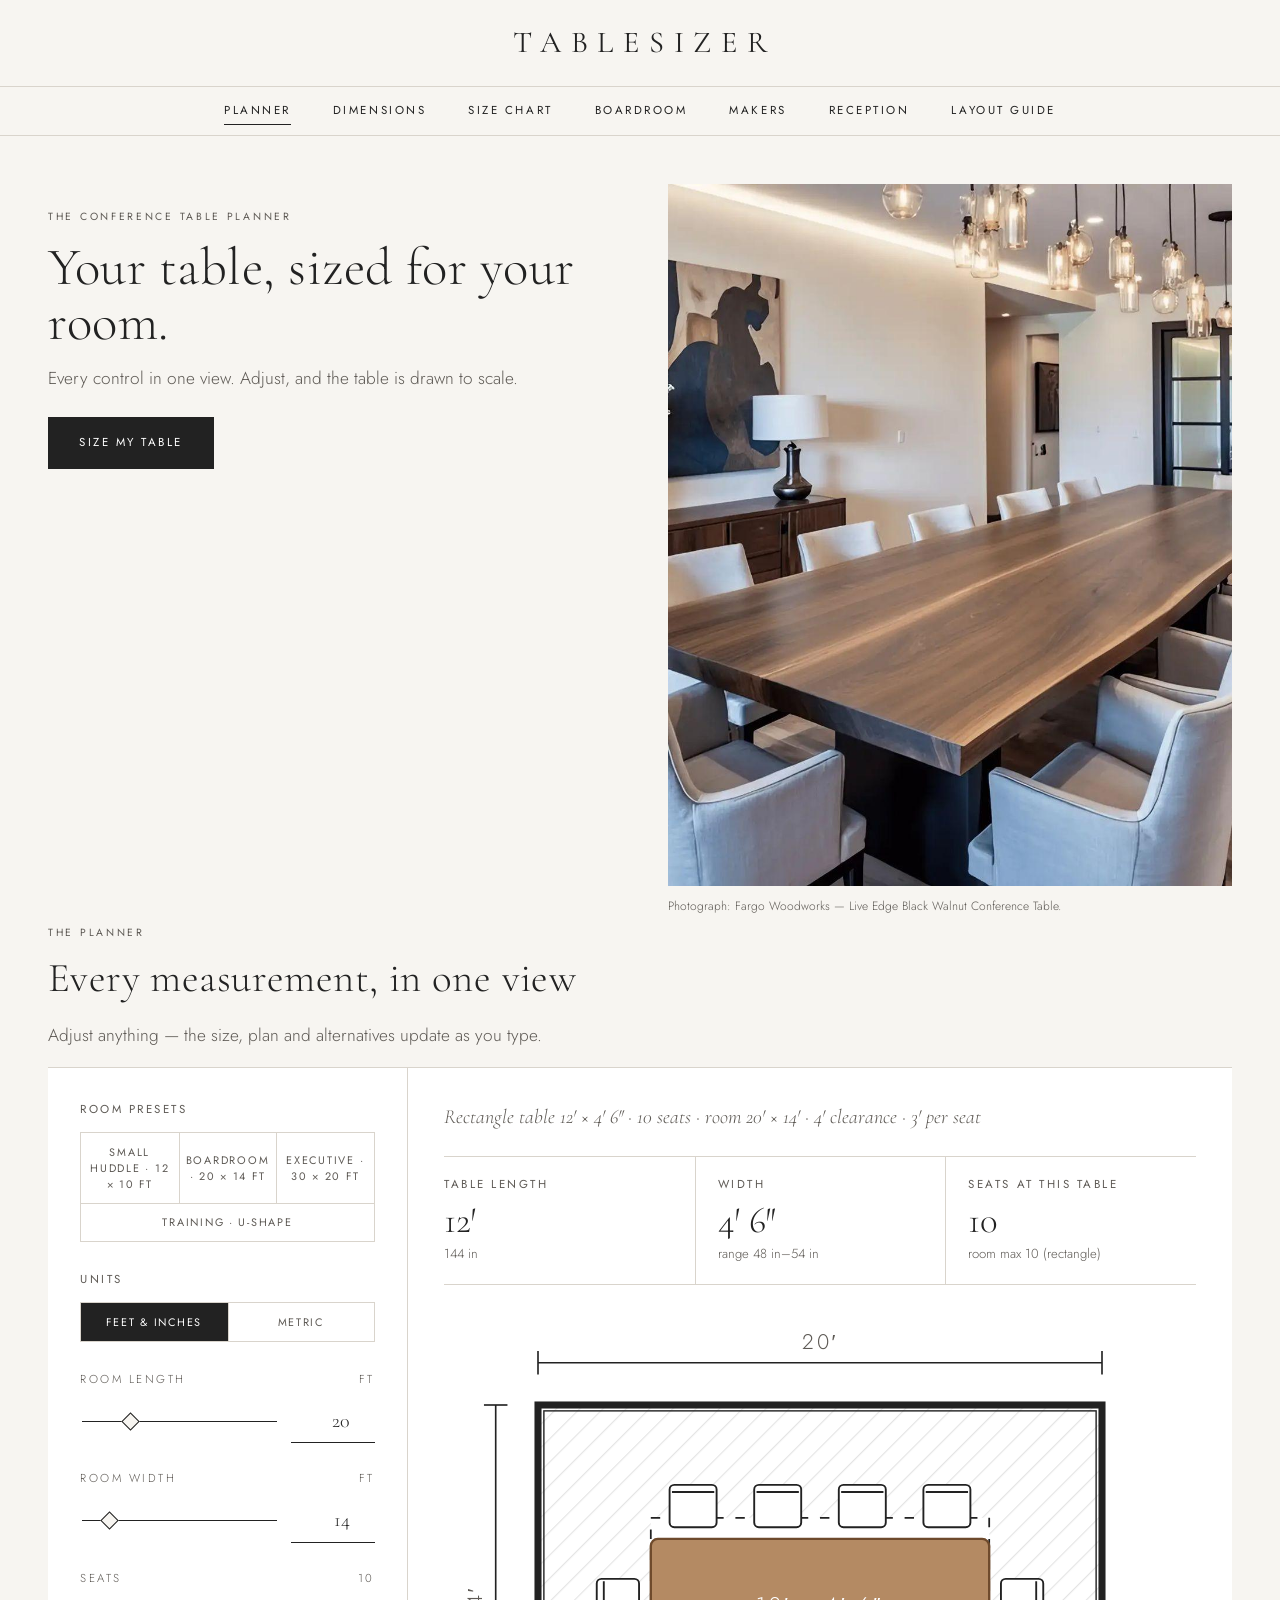
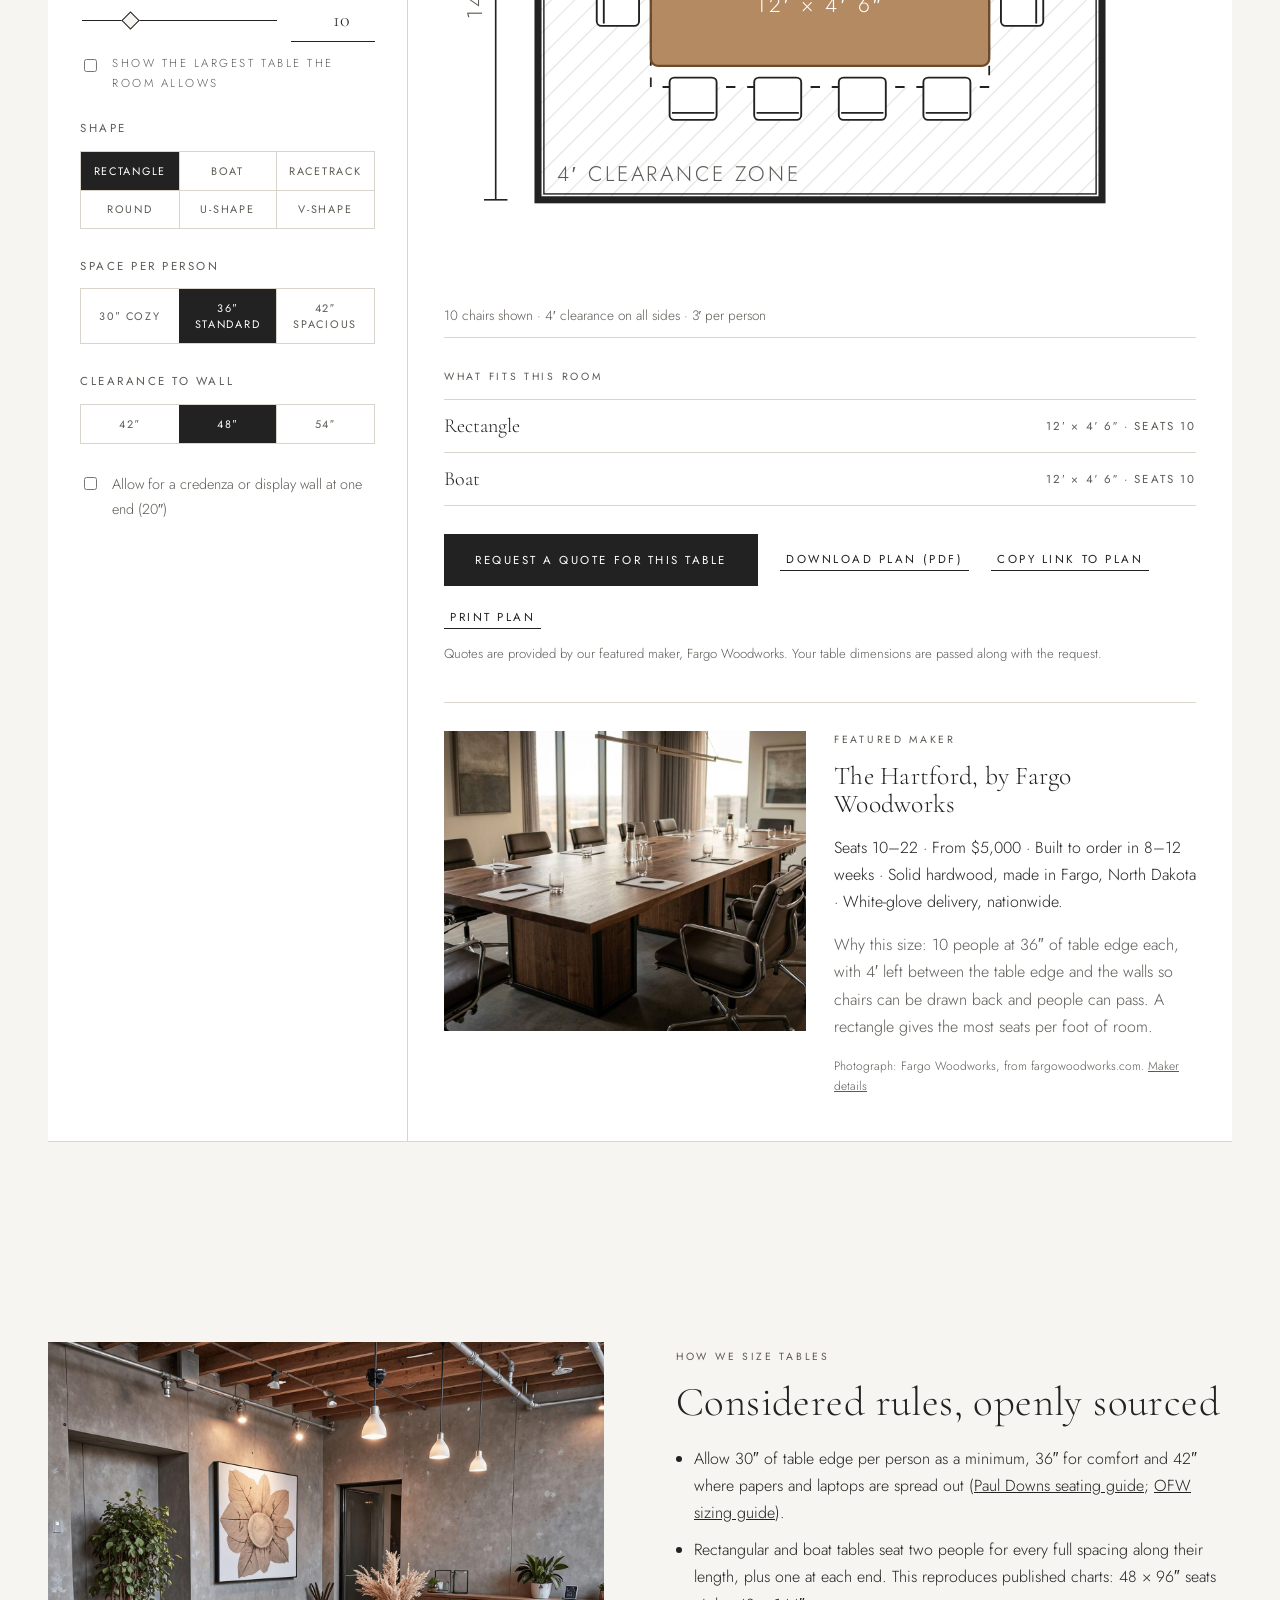
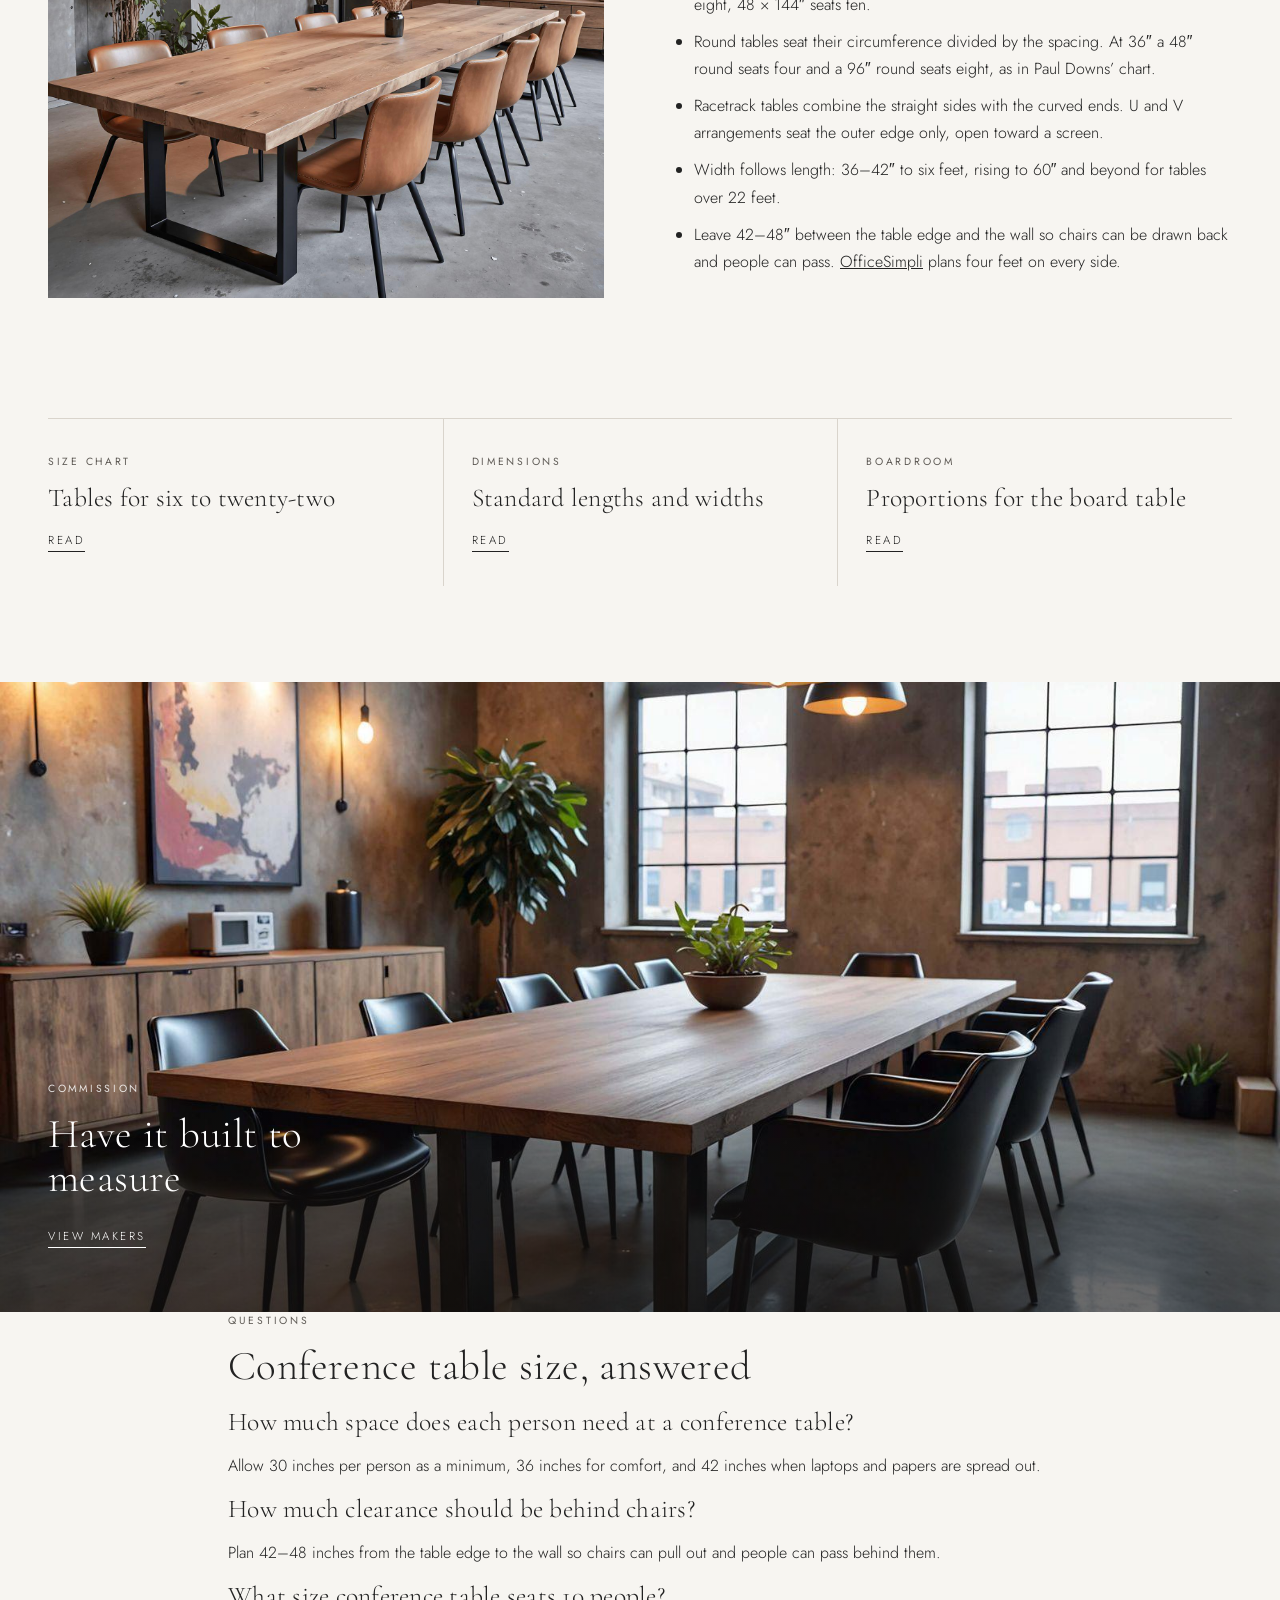
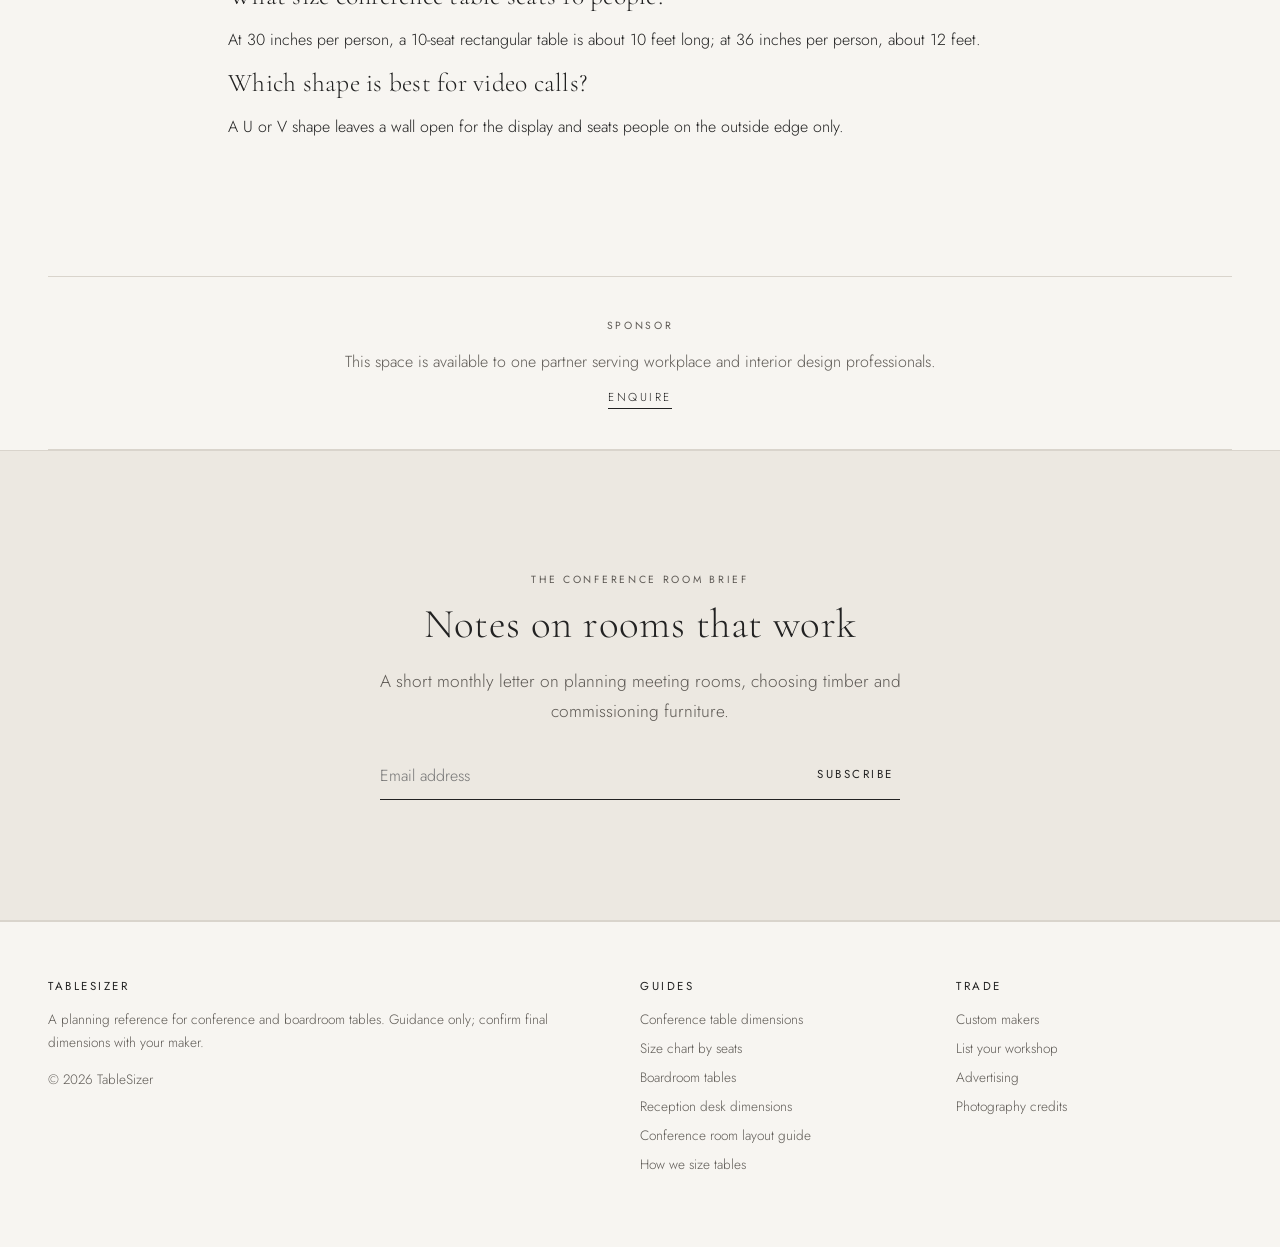
==== index.html @ a24f34d1 "All-at-once planner at top, SEO fixes, 404 page, SEO plan - Replace guided step flow with single-vie" ====
<!doctype html><html lang="en"><head><meta charset="utf-8"><meta name="viewport" content="width=device-width,initial-scale=1">
<title>Conference Table Size Calculator & Room Planner | TableSizer</title><meta name="description" content="Plan a conference room to scale. Enter room size and headcount for the right table length and width, seats by shape, and the clearances you need."><link rel="canonical" href="https://tablesizer.com/">
<meta property="og:type" content="website"><meta property="og:title" content="Conference Table Size Calculator & Room Planner | TableSizer"><meta property="og:description" content="Plan a conference room to scale. Enter room size and headcount for the right table length and width, seats by shape, and the clearances you need."><meta property="og:url" content="https://tablesizer.com/"><meta property="og:image" content="https://tablesizer.com/img/og-share.jpg"><meta property="og:image:width" content="1200"><meta property="og:image:height" content="630"><meta property="og:image:type" content="image/jpeg"><meta name="twitter:image" content="https://tablesizer.com/img/og-share.jpg><meta name="twitter:card" content="summary_large_image">
<meta name="theme-color" content="#f7f5f1"><link rel="icon" href="data:image/svg+xml,%3Csvg xmlns='http://www.w3.org/2000/svg' viewBox='0 0 32 32'%3E%3Crect x='3' y='12' width='26' height='8' fill='%23222'/%3E%3C/svg%3E">
<link rel="preconnect" href="https://fonts.googleapis.com"><link rel="preconnect" href="https://fonts.gstatic.com" crossorigin>
<link href="https://fonts.googleapis.com/css2?family=Cormorant+Garamond:ital,wght@0,300;0,400;1,300;1,400&family=Jost:wght@300;400&display=swap" rel="stylesheet">
<link rel="stylesheet" href="style.css"><script data-goatcounter="https://tablesizer.goatcounter.com/count" async src="//gc.zgo.at/count.js"></script><script type="application/ld+json">{"@context":"https://schema.org","@graph":[{"@type":"WebApplication","name":"TableSizer Conference Table Planner","url":"https://tablesizer.com/","applicationCategory":"UtilitiesApplication","operatingSystem":"Any","offers":{"@type":"Offer","price":"0","priceCurrency":"USD"}},{"@type":"FAQPage","mainEntity":[{"@type":"Question","name":"How much space does each person need at a conference table?","acceptedAnswer":{"@type":"Answer","text":"Allow 30 inches per person as a minimum, 36 inches for comfort, and 42 inches when laptops and papers are spread out."}},{"@type":"Question","name":"How much clearance should be behind chairs?","acceptedAnswer":{"@type":"Answer","text":"Plan 42–48 inches from the table edge to the wall so chairs can pull out and people can pass behind them."}},{"@type":"Question","name":"What size conference table seats 10 people?","acceptedAnswer":{"@type":"Answer","text":"At 30 inches per person, a 10-seat rectangular table is about 10 feet long; at 36 inches per person, about 12 feet."}},{"@type":"Question","name":"Which shape is best for video calls?","acceptedAnswer":{"@type":"Answer","text":"A U or V shape leaves a wall open for the display and seats people on the outside edge only."}}]}]}</script></head><body><a class="skip" href="#main">Skip to content</a>
<header class="top"><div class="wrap"><a class="brand" href="./">TableSizer</a></div></header><nav class="nav" aria-label="Primary"><div class="wrap"><a href="./" aria-current="page">Planner</a><a href="conference-table-dimensions.html">Dimensions</a><a href="conference-table-size-chart.html">Size Chart</a><a href="boardroom-table-sizes.html">Boardroom</a><a href="makers.html">Makers</a><a href="reception-desk-dimensions.html">Reception</a><a href="conference-room-layout-guide.html">Layout Guide</a></div></nav>
<main id="main"><section class="stage wrap"><div class="g-hero"><span class="label">The Conference Table Planner</span><h1>Your table, sized for your room.</h1><p class="lede">Every control in one view. Adjust, and the table is drawn to scale.</p><a class="btn" href="#planner">Size my table</a></div>
<figure class="stage-photo"><img src="img/fargo-hero-conference.jpg" alt="Fargo Woodworks live edge black walnut conference table with chairs in a boardroom" width="1600" height="1200" fetchpriority="high"><figcaption>Photograph: Fargo Woodworks — Live Edge Black Walnut Conference Table.</figcaption></figure></section>
<section class="plannerwrap wrap" id="planner" aria-label="Conference table size planner">
<div class="p-head"><span class="label">The planner</span><h2>Every measurement, in one view</h2><p class="lede">Adjust anything — the size, plan and alternatives update as you type.</p></div>
<div class="plannergrid"><div class="controls">
<fieldset><legend>Room presets</legend><div class="opts-row" id="presets"><button type="button" data-i="0">Small huddle · 12 × 10 ft</button><button type="button" data-i="1">Boardroom · 20 × 14 ft</button><button type="button" data-i="2">Executive · 30 × 20 ft</button><button type="button" data-i="3">Training · U-shape</button></div></fieldset>
<fieldset><legend>Units</legend><div class="opts-row" id="units"><button type="button" data-v="imp">Feet & inches</button><button type="button" data-v="met">Metric</button></div></fieldset>
<div class="field"><label for="rlN">Room length <span id="rlU">ft</span></label><div class="pair"><input type="range" id="rlR" aria-label="Room length"><input type="number" id="rlN" inputmode="decimal"></div></div>
<div class="field"><label for="rwN">Room width <span id="rwU">ft</span></label><div class="pair"><input type="range" id="rwR" aria-label="Room width"><input type="number" id="rwN" inputmode="decimal"></div></div>
<div class="field"><label for="seatsN">Seats <span id="seatsOut"></span></label><div class="pair"><input type="range" id="seatsR" min="4" max="30" aria-label="Seats"><input type="number" id="seatsN" min="2" max="40"></div>
<label class="check" style="margin-top:12px"><input type="checkbox" id="auto"> Show the largest table the room allows</label></div>
<fieldset><legend>Shape</legend><div class="opts-row" id="shape"><button type="button" data-v="rectangle">Rectangle</button><button type="button" data-v="boat">Boat</button><button type="button" data-v="racetrack">Racetrack</button><button type="button" data-v="round">Round</button><button type="button" data-v="u">U-shape</button><button type="button" data-v="v">V-shape</button></div></fieldset>
<fieldset><legend>Space per person</legend><div class="opts-row" id="spacing"><button type="button" data-v="30">30″ Cozy</button><button type="button" data-v="36">36″ Standard</button><button type="button" data-v="42">42″ Spacious</button></div></fieldset>
<fieldset><legend>Clearance to wall</legend><div class="opts-row" id="clear"><button type="button" data-v="42">42″</button><button type="button" data-v="48">48″</button><button type="button" data-v="54">54″</button></div></fieldset>
<label class="check"><input type="checkbox" id="wall"> Allow for a credenza or display wall at one end (20″)</label>
</div><div class="output"><div class="printhead"><span class="label">TableSizer · Room plan</span></div><p class="summary" id="ph" aria-live="polite"></p><div id="out" aria-live="polite"></div>
<div class="actions"><a class="btn" id="quote" href="https://fargowoodworks.com/?utm_source=tablesizer&utm_medium=referral&utm_campaign=planner" rel="sponsored">Request a quote for this table</a><button class="tlink" id="download" type="button">Download plan (PDF)</button><button class="tlink" id="share" type="button">Copy link to plan</button><button class="tlink" id="print" type="button">Print plan</button></div>
<p class="note">Quotes are provided by our featured maker, Fargo Woodworks. Your table dimensions are passed along with the request.</p>
<aside class="trust"><img src="img/fargo-hartford.jpg" alt="Fargo Woodworks Hartford conference table in solid hardwood" width="1600" height="893" loading="lazy"><div><span class="label">Featured maker</span><h3>The Hartford, by Fargo Woodworks</h3><p>Seats 10–22 · From $5,000 · Built to order in 8–12 weeks · Solid hardwood, made in Fargo, North Dakota · White-glove delivery, nationwide.</p><p class="why" id="whySize"></p><p class="credit">Photograph: Fargo Woodworks, from fargowoodworks.com. <a href="makers.html">Maker details</a></p></div></aside></div></div></section>
<section class="section"><div class="wrap split"><img src="img/fargo-boulder.jpg" alt="Fargo Woodworks Boulder conference table with leather chairs" width="1600" height="1600" loading="lazy">
<div id="method"><span class="label">How we size tables</span><h2>Considered rules, openly sourced</h2><ul class="method">
<li>Allow 30″ of table edge per person as a minimum, 36″ for comfort and 42″ where papers and laptops are spread out (<a href="https://www.custom-conference-tables.com/about-tables/size-seating-guide/number-of-seats/">Paul Downs seating guide</a>; <a href="https://ofwgo.com/choosing-the-right-size-conference-table/">OFW sizing guide</a>).</li>
<li>Rectangular and boat tables seat two people for every full spacing along their length, plus one at each end. This reproduces published charts: 48 × 96″ seats eight, 48 × 144″ seats ten.</li>
<li>Round tables seat their circumference divided by the spacing. At 36″ a 48″ round seats four and a 96″ round seats eight, as in Paul Downs’ chart.</li>
<li>Racetrack tables combine the straight sides with the curved ends. U and V arrangements seat the outer edge only, open toward a screen.</li>
<li>Width follows length: 36–42″ to six feet, rising to 60″ and beyond for tables over 22 feet.</li>
<li>Leave 42–48″ between the table edge and the wall so chairs can be drawn back and people can pass. <a href="https://www.officesimpli.com/pages/conference-table-size-calculator">OfficeSimpli</a> plans four feet on every side.</li></ul></div></div></section>
<section class="wrap" style="padding-bottom:96px"><div class="trio">
<a href="conference-table-size-chart.html"><span class="label">Size chart</span><h3>Tables for six to twenty-two</h3><span class="tlink">Read</span></a>
<a href="conference-table-dimensions.html"><span class="label">Dimensions</span><h3>Standard lengths and widths</h3><span class="tlink">Read</span></a>
<a href="boardroom-table-sizes.html"><span class="label">Boardroom</span><h3>Proportions for the board table</h3><span class="tlink">Read</span></a></div></section>
<section class="hero" style="height:min(70vh,640px)"><img src="img/fargo-timberline.jpg" alt="Fargo Woodworks Timberline conference table with black chairs" width="1600" height="1600" loading="lazy"><div class="cap"><div class="wrap"><span class="label">Commission</span><h2 style="max-width:18ch">Have it built to measure</h2><a class="tlink" href="makers.html">View makers</a></div></div></section>
<section class="section" style="padding-top:0"><div class="wrap" style="max-width:880px"><span class="label">Questions</span><h2>Conference table size, answered</h2>
<h3>How much space does each person need at a conference table?</h3><p>Allow 30 inches per person as a minimum, 36 inches for comfort, and 42 inches when laptops and papers are spread out.</p>
<h3>How much clearance should be behind chairs?</h3><p>Plan 42–48 inches from the table edge to the wall so chairs can pull out and people can pass behind them.</p>
<h3>What size conference table seats 10 people?</h3><p>At 30 inches per person, a 10-seat rectangular table is about 10 feet long; at 36 inches per person, about 12 feet.</p>
<h3>Which shape is best for video calls?</h3><p>A U or V shape leaves a wall open for the display and seats people on the outside edge only.</p></div></section>
<div class="wrap"><aside class="sponsor"><span class="label">Sponsor</span><p>This space is available to one partner serving workplace and interior design professionals.</p><a class="tlink" href="mailto:hello@tablesizer.com?subject=Sponsorship">Enquire</a></aside></div><section class="band section news"><div class="wrap"><span class="label">The Conference Room Brief</span><h2>Notes on rooms that work</h2><p class="lede" style="margin:0 auto">A short monthly letter on planning meeting rooms, choosing timber and commissioning furniture.</p><form class="nl"><input type="email" required placeholder="Email address" aria-label="Email address"><button class="tlink">Subscribe</button></form></div></section>
<script src="calc.js"></script><script src="app.js" defer></script></main>
<footer><div class="wrap"><div><h4>TableSizer</h4><p>A planning reference for conference and boardroom tables. Guidance only; confirm final dimensions with your maker.</p><p>© 2026 TableSizer</p></div>
<div><h4>Guides</h4><a href="conference-table-dimensions.html">Conference table dimensions</a><a href="conference-table-size-chart.html">Size chart by seats</a><a href="boardroom-table-sizes.html">Boardroom tables</a><a href="reception-desk-dimensions.html">Reception desk dimensions</a><a href="conference-room-layout-guide.html">Conference room layout guide</a><a href="./#method">How we size tables</a></div>
<div><h4>Trade</h4><a href="makers.html">Custom makers</a><a href="makers.html#list">List your workshop</a><a href="mailto:hello@tablesizer.com?subject=Sponsorship">Advertising</a><a href="credits.html">Photography credits</a></div></div></footer>
<script src="site.js" defer></script></body></html>
---- style.css ----
:root{--bg:#f7f5f1;--white:#fff;--ink:#222;--soft:#5e5a55;--rule:#d9d4cc;--stone:#ece8e1;--wood:#8a6240;--woodl:#b48a63;
--serif:"Cormorant Garamond",Garamond,"Times New Roman",serif;--sans:"Jost","Helvetica Neue",Arial,sans-serif}
*{box-sizing:border-box}html{-webkit-text-size-adjust:100%}body{margin:0;background:var(--bg);color:var(--ink);font:300 16px/1.7 var(--sans);-webkit-font-smoothing:antialiased}
a{color:inherit}img{display:block;max-width:100%;height:auto}.wrap{max-width:1240px;margin:0 auto;padding:0 28px}
.skip{position:absolute;left:-999px}.skip:focus{left:12px;top:12px;background:#fff;padding:8px 12px;z-index:9}:focus-visible{outline:1px solid var(--ink);outline-offset:3px}
h1,h2,h3{font-family:var(--serif);font-weight:300;letter-spacing:.01em;line-height:1.08;margin:0 0 .5em}
h1{font-size:clamp(2.6rem,5.4vw,4.6rem)}h2{font-size:clamp(1.9rem,3.2vw,2.8rem)}h3{font-size:1.6rem}
.label,.nav a,.btn,th,.stat span:first-child,legend{font-family:var(--sans);font-weight:400;font-size:.72rem;letter-spacing:.22em;text-transform:uppercase}
.label{color:var(--soft);display:block;margin-bottom:14px}.lede{font-size:1.08rem;color:var(--soft);max-width:56ch}
hr,.rule{border:0;border-top:1px solid var(--rule);margin:0}
/* header */
.top{background:var(--bg);border-bottom:1px solid var(--rule)}.top .wrap{display:grid;grid-template-columns:1fr auto 1fr;align-items:center;height:86px}
.brand{grid-column:2;font-family:var(--serif);font-size:1.9rem;font-weight:400;letter-spacing:.32em;text-transform:uppercase;text-decoration:none;padding-left:.32em}
.nav{border-bottom:1px solid var(--rule);background:var(--bg)}.nav .wrap{display:flex;justify-content:center;gap:42px;height:48px;align-items:center}
.nav a{white-space:nowrap;text-decoration:none;color:var(--ink);padding:4px 0;border-bottom:1px solid transparent}.nav a:hover,.nav a[aria-current]{border-color:var(--ink)}
@media(max-width:760px){.top .wrap{height:64px}.brand{font-size:1.35rem}.nav .wrap{gap:20px;overflow-x:auto;justify-content:flex-start}}
/* buttons & links */
.btn{display:inline-block;border:1px solid var(--ink);background:var(--ink);color:#fff;padding:15px 30px;text-decoration:none;cursor:pointer;border-radius:0;transition:background .25s,color .25s}
.btn:hover{background:transparent;color:var(--ink)}.btn.outline{background:transparent;color:var(--ink)}.btn.outline:hover{background:var(--ink);color:#fff}
.tlink{font-size:.72rem;letter-spacing:.22em;text-transform:uppercase;text-decoration:none;border-bottom:1px solid var(--ink);padding-bottom:3px;background:none;border-top:0;border-left:0;border-right:0;cursor:pointer;color:var(--ink);font-family:var(--sans)}
/* hero */
.hero{position:relative;height:min(78vh,760px);min-height:460px;overflow:hidden;background:#d8d2c8}.hero img{width:100%;height:100%;object-fit:cover}
.hero .cap{position:absolute;left:0;right:0;bottom:0;padding:0 0 64px;background:linear-gradient(rgba(20,18,16,0),rgba(20,18,16,.62) 55%);color:#fff}
.hero .cap .label{color:rgba(255,255,255,.85)}.hero h1{max-width:14ch}.hero .tlink{color:#fff;border-color:#fff}
.intro{text-align:center;padding:96px 0 56px}.intro .lede{margin:0 auto}
/* planner */
.planner{display:grid;grid-template-columns:340px 1fr;border-top:1px solid var(--rule);border-bottom:1px solid var(--rule);background:var(--white)}
@media(max-width:940px){.planner{grid-template-columns:1fr}}
.controls{padding:36px 32px;border-right:1px solid var(--rule)}@media(max-width:940px){.controls{border-right:0;border-bottom:1px solid var(--rule);padding:28px 22px}}
fieldset{border:0;padding:0;margin:0 0 28px}legend{color:var(--soft);margin-bottom:12px;padding:0}
.field{margin:0 0 26px}.field label{display:flex;justify-content:space-between;color:var(--soft);margin-bottom:10px;font-size:.72rem;letter-spacing:.22em;text-transform:uppercase}
.pair{display:grid;grid-template-columns:1fr 84px;gap:16px;align-items:center}
input[type=number]{width:100%;padding:9px 10px;border:0;border-bottom:1px solid var(--ink);background:transparent;color:var(--ink);font:300 1.25rem var(--serif);text-align:right;border-radius:0}
input[type=range]{-webkit-appearance:none;appearance:none;width:100%;height:20px;background:transparent}
input[type=range]::-webkit-slider-runnable-track{height:1px;background:var(--ink)}input[type=range]::-moz-range-track{height:1px;background:var(--ink)}
input[type=range]::-webkit-slider-thumb{-webkit-appearance:none;width:13px;height:13px;margin-top:-6px;background:var(--bg);border:1px solid var(--ink);border-radius:0;transform:rotate(45deg)}
input[type=range]::-moz-range-thumb{width:11px;height:11px;background:var(--bg);border:1px solid var(--ink);border-radius:0}
.opts-row{display:flex;flex-wrap:wrap;gap:0;border:1px solid var(--rule)}.opts-row button{flex:1 1 33%;background:none;border:0;border-right:1px solid var(--rule);border-bottom:1px solid var(--rule);padding:11px 6px;font:400 .68rem var(--sans);letter-spacing:.16em;text-transform:uppercase;color:var(--soft);cursor:pointer;margin:0 -1px -1px 0}
.opts-row button[aria-pressed=true]{background:var(--ink);color:#fff}.check{display:flex;gap:12px;align-items:flex-start;font-size:.9rem;color:var(--soft)}.check input{accent-color:var(--ink);margin-top:5px}
.output{padding:36px 40px}@media(max-width:940px){.output{padding:28px 18px}}
.summary{font-family:var(--serif);font-size:1.25rem;font-style:italic;color:var(--soft);margin:0 0 22px}
.result{display:grid;grid-template-columns:repeat(3,1fr);border-top:1px solid var(--rule);border-bottom:1px solid var(--rule);margin-bottom:26px}
.stat{padding:18px 18px 18px 0}.stat+.stat{border-left:1px solid var(--rule);padding-left:22px}.stat span{display:block;color:var(--soft)}.stat span:last-child{font-size:.82rem}
.stat b{display:block;font:300 2.3rem/1.1 var(--serif);margin:6px 0 2px}@media(max-width:560px){.stat b{font-size:1.7rem}.stat+.stat{padding-left:12px}}
.warn{border-left:2px solid #8a3a1e;padding:4px 0 4px 14px;margin-bottom:20px;font-size:.95rem;color:#6c2e18}
.plan svg{display:block;width:100%;height:auto;background:var(--white)}.plan text{font-family:var(--sans);letter-spacing:.14em;text-transform:uppercase;fill:var(--soft)}
.fits{margin:30px 0 8px}.fits ol{list-style:none;margin:0;padding:0;border-top:1px solid var(--rule)}
.fits li button{width:100%;display:flex;justify-content:space-between;gap:12px;background:none;border:0;border-bottom:1px solid var(--rule);padding:14px 0;cursor:pointer;color:var(--ink);font:300 1.25rem var(--serif);text-align:left}
.fits li button span{font:400 .72rem var(--sans);letter-spacing:.18em;text-transform:uppercase;color:var(--soft);align-self:center}.fits li button:hover{padding-left:6px}
.actions{display:flex;flex-wrap:wrap;gap:22px;align-items:center;margin-top:28px}.note{font-size:.82rem;color:var(--soft);margin-top:14px}
/* editorial sections */
.section{padding:110px 0}.split{display:grid;grid-template-columns:1fr 1fr;gap:72px;align-items:center}@media(max-width:860px){.split{grid-template-columns:1fr;gap:36px}.section{padding:72px 0}}
.trio{display:grid;grid-template-columns:repeat(3,1fr);border-top:1px solid var(--rule)}.trio a{padding:34px 28px 34px 0;text-decoration:none}.trio a+a{border-left:1px solid var(--rule);padding-left:28px}
@media(max-width:760px){.trio{grid-template-columns:1fr}.trio a+a{border-left:0;border-top:1px solid var(--rule);padding-left:0}}
.method li{margin-bottom:10px}.method{padding-left:18px}
.band{background:var(--stone);border-top:1px solid var(--rule);border-bottom:1px solid var(--rule)}
.news{text-align:center}.news form{display:flex;max-width:520px;margin:26px auto 0;border-bottom:1px solid var(--ink)}
.news input{flex:1;border:0;background:transparent;padding:12px 0;font:300 1rem var(--sans);color:var(--ink)}.news button{border:0;background:none;cursor:pointer}
.sponsor{text-align:center;padding:40px 20px;border-top:1px solid var(--rule);border-bottom:1px solid var(--rule)}.sponsor p{margin:6px 0;color:var(--soft)}
/* article */
.article{max-width:880px;margin:0 auto;padding:88px 28px 40px}.article .lede{margin-bottom:40px}.article p,.article li{font-size:1.04rem}
.figure{margin:0 0 56px}.figure img{width:100%;height:min(56vh,560px);object-fit:cover}.figure figcaption{font-size:.78rem;color:var(--soft);padding:10px 28px 0;max-width:1240px;margin:0 auto}
table{width:100%;border-collapse:collapse;font-variant-numeric:lining-nums tabular-nums;margin:8px 0 40px}
th,td{text-align:left;padding:15px 12px 15px 0;border-bottom:1px solid var(--rule)}th{color:var(--soft);border-bottom-color:var(--ink)}td{font-size:1rem}td b{font:400 1.25rem var(--serif)}
.tablewrap{overflow-x:auto}
.maker{display:grid;grid-template-columns:1.1fr 1fr;gap:56px;border-top:1px solid var(--ink);padding-top:36px}@media(max-width:820px){.maker{grid-template-columns:1fr}}
.maker dl{display:grid;grid-template-columns:auto 1fr;margin:24px 0}.maker dt,.maker dd{padding:12px 0;border-bottom:1px solid var(--rule);margin:0}.maker dt{color:var(--soft);font-size:.72rem;letter-spacing:.2em;text-transform:uppercase;padding-right:28px}
.credit{font-size:.75rem;color:var(--soft)}
footer{border-top:1px solid var(--rule);padding:56px 0 64px;font-size:.85rem;color:var(--soft)}footer .wrap{display:grid;grid-template-columns:2fr 1fr 1fr;gap:40px}
footer h4{font:400 .72rem var(--sans);letter-spacing:.22em;text-transform:uppercase;color:var(--ink);margin:0 0 14px}footer a{display:block;text-decoration:none;margin-bottom:6px}footer a:hover{text-decoration:underline}
@media(max-width:760px){footer .wrap{grid-template-columns:1fr}}
@media print{.top,.nav,footer,.hero,.intro,.controls,.actions,.fits,.section,.band,.sponsor,.noprint{display:none!important}
body,.planner{background:#fff}.planner{display:block;border:0}.output{padding:0}.printhead{display:block!important;margin-bottom:12px}}
.printhead{display:none}
@media(prefers-reduced-motion:reduce){*{transition:none!important}}

.planmeta{font-size:.85rem;color:var(--soft);border-bottom:1px solid var(--rule);padding:10px 0;margin:0}
/* Guided flow */
.g-hero{padding:56px 28px 8px;text-align:center}.g-hero h1{font-size:clamp(2.2rem,5vw,3.6rem);margin-bottom:.25em}.g-hero .lede{margin:0 auto 22px}
.guided{max-width:880px;margin:0 auto;padding:24px 28px 72px}
.progress ol{display:flex;list-style:none;margin:0 0 8px;padding:0;border-bottom:1px solid var(--rule)}
.progress li{flex:1;text-align:center;padding:10px 4px;font:400 .68rem var(--sans);letter-spacing:.18em;text-transform:uppercase;color:var(--soft);border-bottom:2px solid transparent;margin-bottom:-1px}
.progress li.on{color:var(--ink);border-color:var(--ink)}.progress li.done{color:var(--ink)}
.g-panel{padding:36px 0 8px}.g-panel h2{margin-bottom:.2em}.g-sub{color:var(--soft);margin:.2em 0 20px}
.g-choices{display:grid;grid-template-columns:repeat(4,1fr);gap:10px}@media(max-width:560px){.g-choices{grid-template-columns:repeat(3,1fr)}}
.g-choices.three{grid-template-columns:repeat(3,1fr)}.g-choices.stack{grid-template-columns:1fr}
.g-choices button{min-height:64px;background:var(--white);border:1px solid var(--rule);color:var(--ink);font:300 1.5rem var(--serif);cursor:pointer;border-radius:0;padding:12px}
.g-choices.stack button{font:300 1rem var(--sans);text-align:left}.g-choices.stack b{font:400 1.3rem var(--serif);display:block}
.g-choices.stack span{color:var(--soft);font-size:.9rem}.g-choices button small{font:300 .8rem var(--sans);color:var(--soft)}
.g-choices button[aria-pressed="true"],.g-choices button.sel{background:var(--ink);color:#fff}.g-choices button.sel small,.g-choices button[aria-pressed="true"] small,.g-choices button.sel span{color:#ddd}
.g-custom{display:flex;gap:14px;align-items:center;margin-top:18px;color:var(--soft)}.g-custom input{width:90px}
.g-room{display:flex;gap:16px;align-items:end;flex-wrap:wrap}.g-room label{display:grid;gap:6px;color:var(--soft);font-size:.72rem;letter-spacing:.2em;text-transform:uppercase}.g-room input{width:130px}
.g-nav{display:flex;justify-content:space-between;align-items:center;padding:26px 0 8px;border-top:1px solid var(--rule);margin-top:28px}
.guided .planner,.guided .controls{border:0}.results .controls{display:none;background:var(--white);border:1px solid var(--rule);padding:22px;margin:0 0 24px}
.results.fine .controls{display:block}.results .output{padding:0}
@media print{.g-hero,.stage-photo,.progress,.g-nav,.g-panel:not(.results){display:none!important}.results .controls{display:none!important}}
/* Polish: stage, rhythm, transitions, summary, trust */
:root{--u:8px}
.label{font-size:.65rem;letter-spacing:.26em}
.stage{display:grid;grid-template-columns:minmax(0,1fr) minmax(0,1fr);grid-template-areas:"hero photo";column-gap:56px;align-items:start;padding-top:48px}
.g-hero{grid-area:hero;padding:24px 0 8px;text-align:left}.g-hero h1{font-size:clamp(2.3rem,4.2vw,3.3rem);line-height:1.05}
.g-hero .lede{margin:0 0 24px}.stage .guided{grid-area:guided;max-width:none;margin:0;padding:16px 0 56px}
.stage-photo{grid-area:photo;margin:0;position:sticky;top:24px}.stage-photo img{width:100%;height:min(78vh,720px);min-height:480px;object-fit:cover}
.stage-photo figcaption{font-size:.75rem;color:var(--soft);padding-top:10px}
@media(max-width:900px){.stage{grid-template-columns:1fr;grid-template-areas:"hero" "photo" "guided"}.stage-photo{position:static}.stage-photo img{height:240px;min-height:0}}
.btn{min-height:52px;display:inline-flex;align-items:center;justify-content:center}
.g-choices button{min-height:68px}.g-nav .btn{min-width:132px}
input[type=number]{min-height:44px}.g-custom input,.g-room input{height:48px}
.progress{position:relative}.progress ol{position:relative}
.progress::after{content:"";position:absolute;left:0;bottom:-1px;height:2px;background:var(--ink);width:var(--fill,25%);transition:width .45s ease}
.g-panel{animation:gIn .45s ease both}@keyframes gIn{from{opacity:0;transform:translateY(10px)}to{opacity:1;transform:none}}
.g-summary{display:flex;flex-wrap:wrap;gap:8px;align-items:center;margin:18px 0 0;color:var(--soft);font-size:.95rem}
.g-summary button{background:none;border:0;border-bottom:1px solid var(--ink);padding:2px 0;cursor:pointer;color:var(--ink);font:inherit}
.g-summary[hidden]{display:none}
.trust{display:grid;grid-template-columns:1fr 1fr;gap:28px;border-top:1px solid var(--rule);margin-top:36px;padding-top:28px;align-items:start}
.trust img{width:100%;height:100%;max-height:300px;object-fit:cover}.trust h3{margin-bottom:.3em}.trust .why{color:var(--soft)}
@media(max-width:700px){.trust{grid-template-columns:1fr}}
.section{padding:120px 0}
@media(prefers-reduced-motion:reduce){.g-panel{animation:none}.progress::after{transition:none}}

/* All-at-once planner */
.plannerwrap{padding:8px 28px 80px}.p-head{max-width:720px;margin-bottom:8px}
.plannergrid{display:grid;grid-template-columns:360px 1fr;gap:0;border-top:1px solid var(--rule);border-bottom:1px solid var(--rule);background:var(--white)}
.plannergrid .controls{padding:32px;border-right:1px solid var(--rule);background:var(--white)}
.plannergrid .output{padding:32px 36px;background:var(--white)}
@media(max-width:940px){.plannergrid{grid-template-columns:1fr}.plannergrid .controls{border-right:0;border-bottom:1px solid var(--rule);padding:24px 20px}.plannergrid .output{padding:24px 18px}}
@media print{.plannergrid{display:block;border:0}.plannergrid .controls{display:none}}
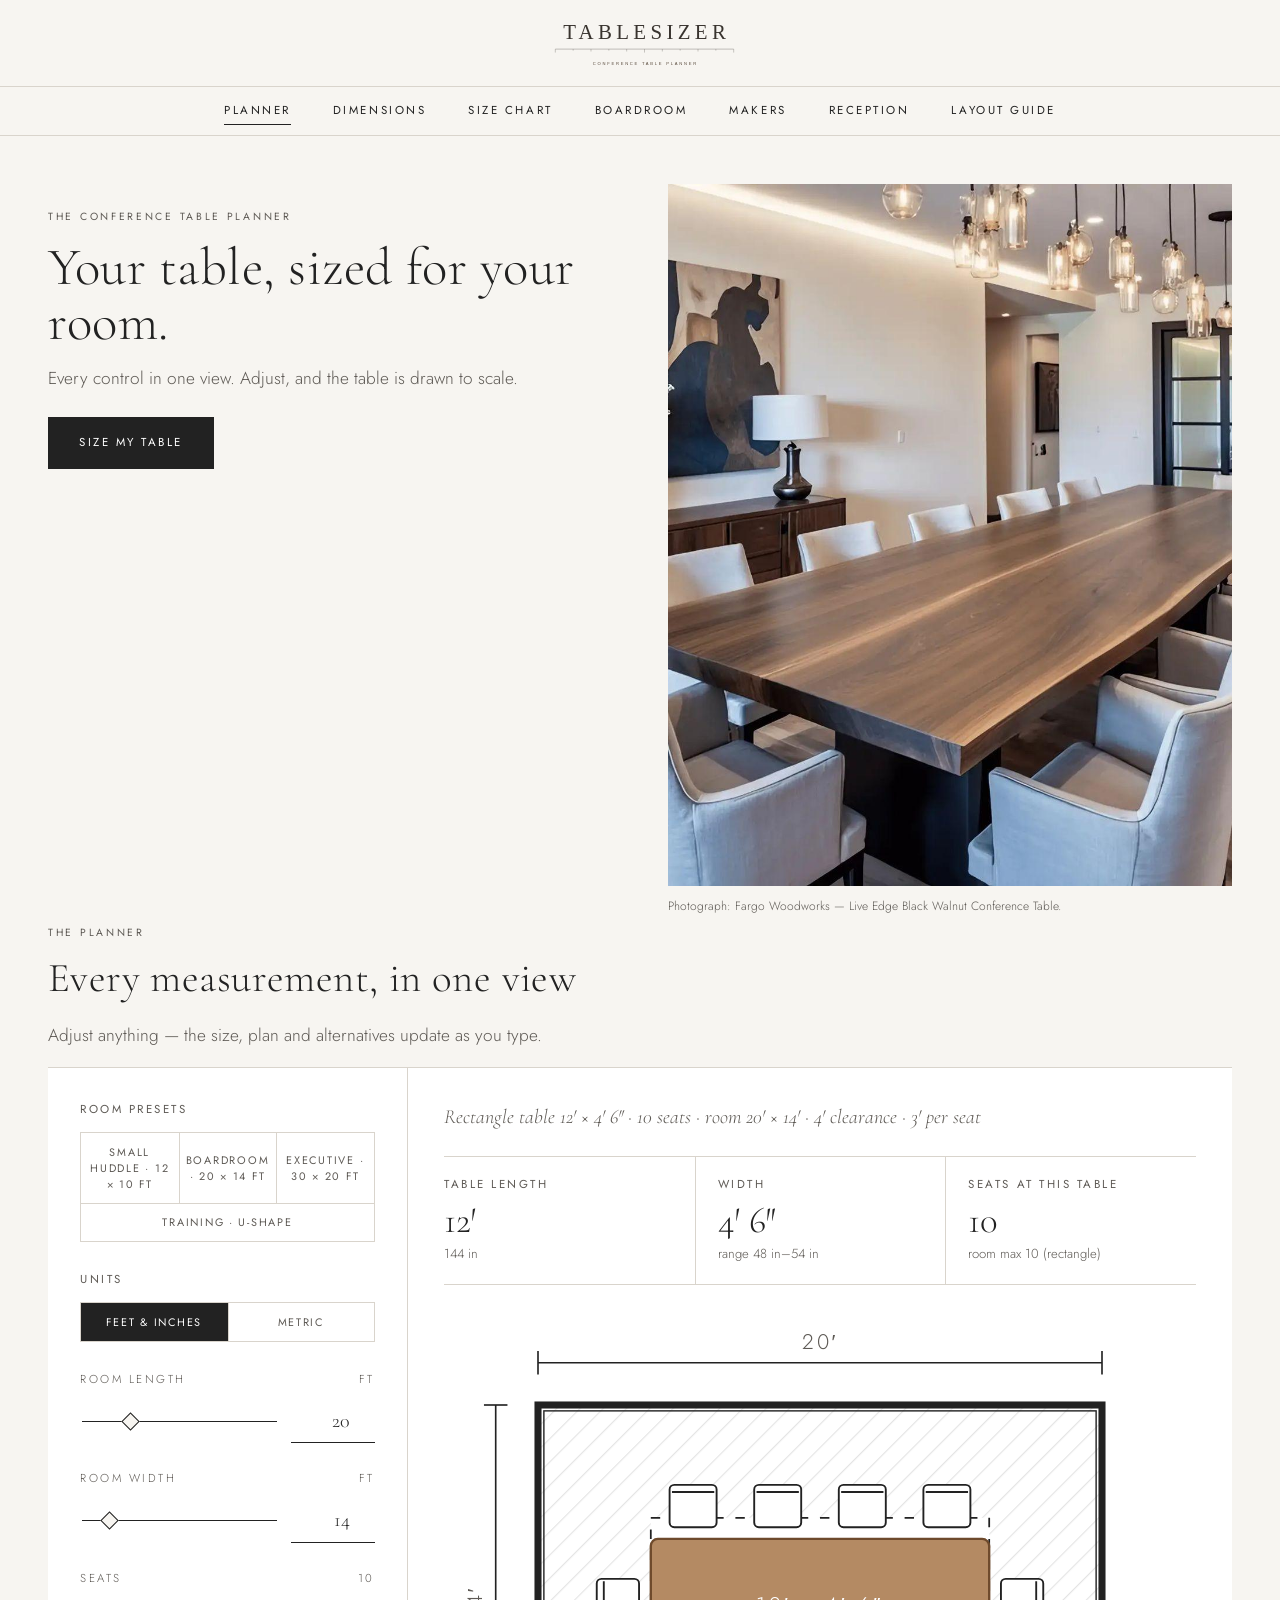
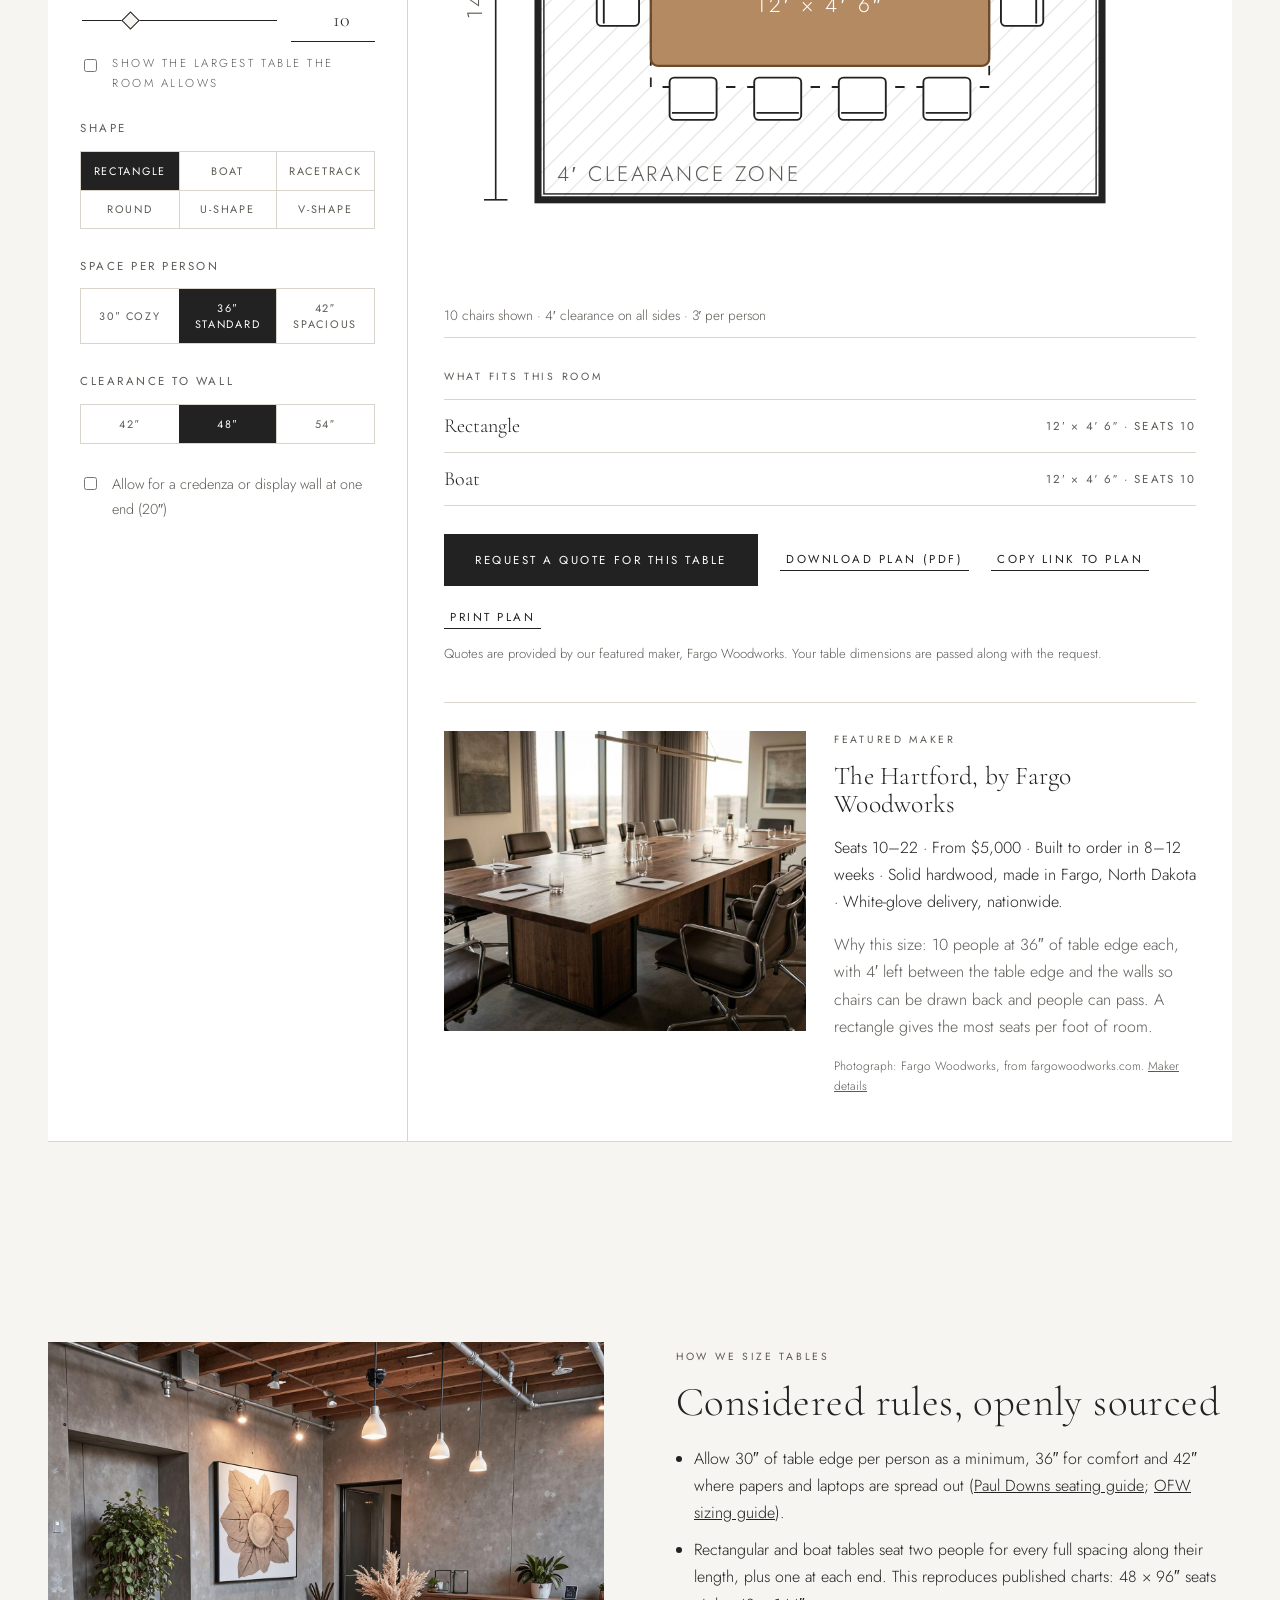
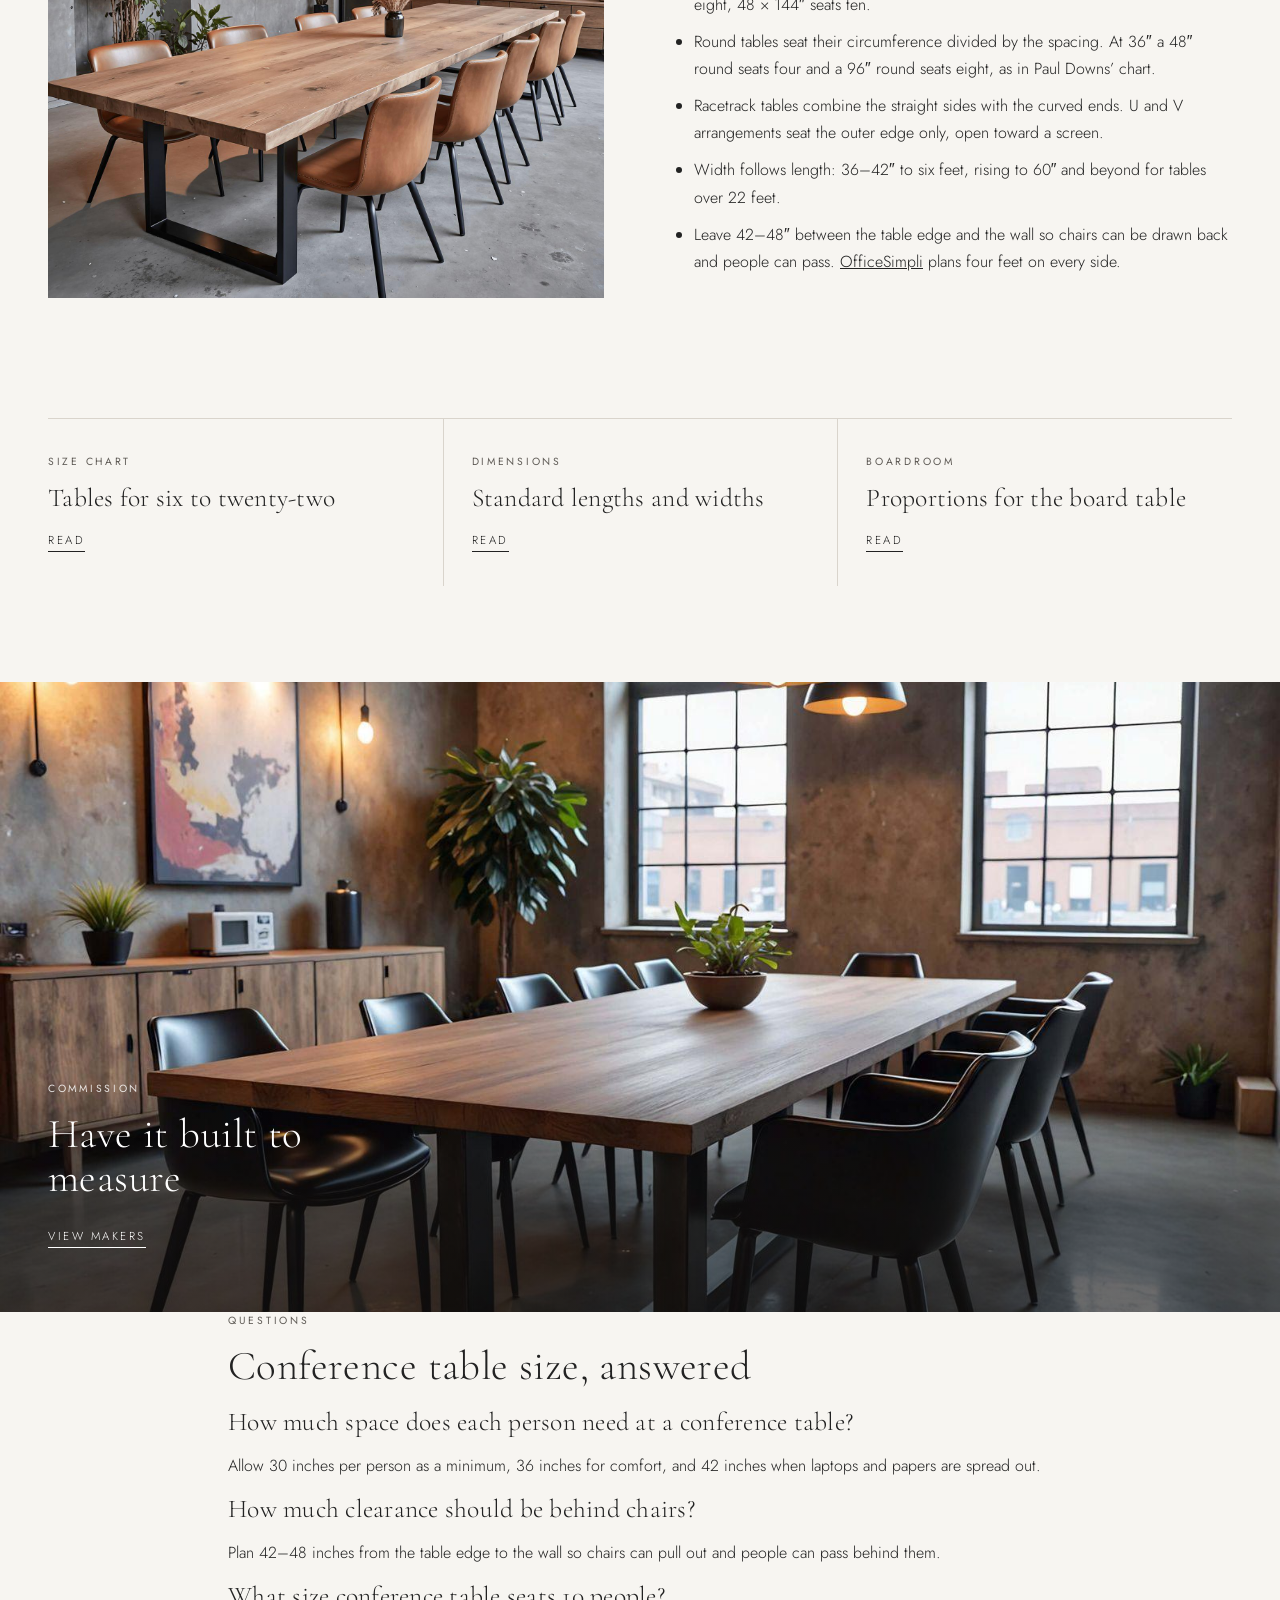
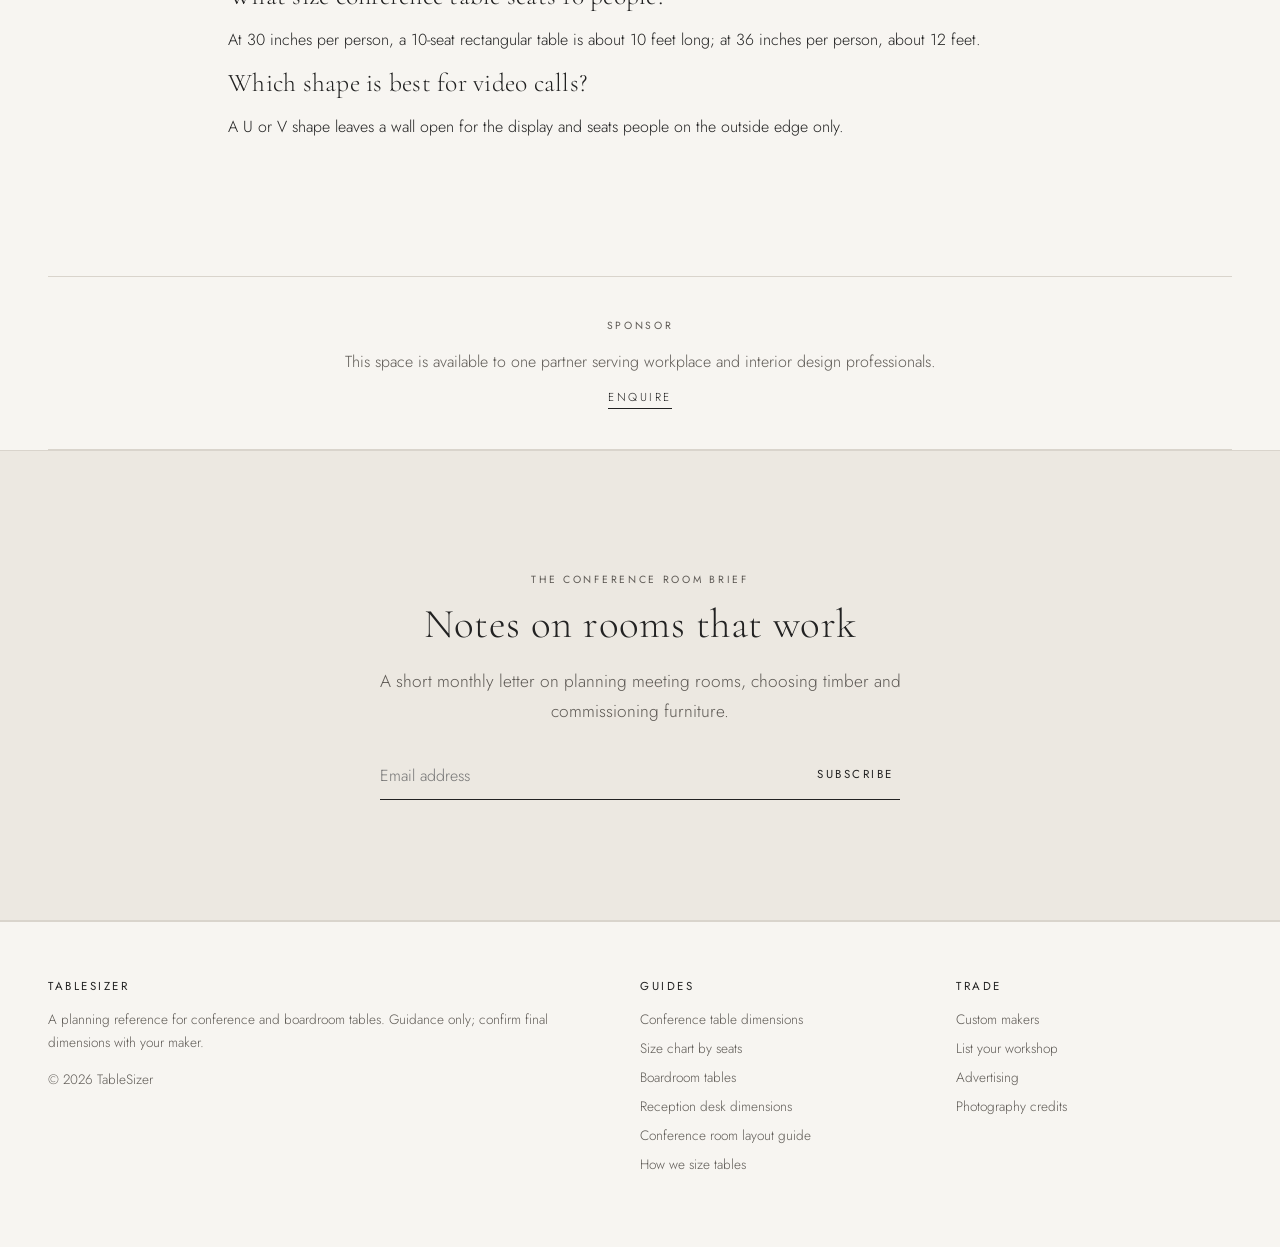
==== commit 5634458e: "Add TableSizer wordmark logo and Loops signup flow" ====
--- a/index.html
+++ b/index.html
@@ -1,11 +1,11 @@
 <!doctype html><html lang="en"><head><meta charset="utf-8"><meta name="viewport" content="width=device-width,initial-scale=1">
 <title>Conference Table Size Calculator & Room Planner | TableSizer</title><meta name="description" content="Plan a conference room to scale. Enter room size and headcount for the right table length and width, seats by shape, and the clearances you need."><link rel="canonical" href="https://tablesizer.com/">
 <meta property="og:type" content="website"><meta property="og:title" content="Conference Table Size Calculator & Room Planner | TableSizer"><meta property="og:description" content="Plan a conference room to scale. Enter room size and headcount for the right table length and width, seats by shape, and the clearances you need."><meta property="og:url" content="https://tablesizer.com/"><meta property="og:image" content="https://tablesizer.com/img/og-share.jpg"><meta property="og:image:width" content="1200"><meta property="og:image:height" content="630"><meta property="og:image:type" content="image/jpeg"><meta name="twitter:image" content="https://tablesizer.com/img/og-share.jpg><meta name="twitter:card" content="summary_large_image">
-<meta name="theme-color" content="#f7f5f1"><link rel="icon" href="data:image/svg+xml,%3Csvg xmlns='http://www.w3.org/2000/svg' viewBox='0 0 32 32'%3E%3Crect x='3' y='12' width='26' height='8' fill='%23222'/%3E%3C/svg%3E">
+<meta name="theme-color" content="#f7f5f1"><link rel="icon" href="data:image/svg+xml,%3Csvg xmlns='http://www.w3.org/2000/svg' viewBox='0 0 32 32'%3E%3Cpath d='M3 13h26M3 13v7M10 13v4M17 13v5M24 13v4M29 13v7' stroke='%2338332E' stroke-width='1.4' fill='none'/%3E%3C/svg%3E">
 <link rel="preconnect" href="https://fonts.googleapis.com"><link rel="preconnect" href="https://fonts.gstatic.com" crossorigin>
 <link href="https://fonts.googleapis.com/css2?family=Cormorant+Garamond:ital,wght@0,300;0,400;1,300;1,400&family=Jost:wght@300;400&display=swap" rel="stylesheet">
 <link rel="stylesheet" href="style.css"><script data-goatcounter="https://tablesizer.goatcounter.com/count" async src="//gc.zgo.at/count.js"></script><script type="application/ld+json">{"@context":"https://schema.org","@graph":[{"@type":"WebApplication","name":"TableSizer Conference Table Planner","url":"https://tablesizer.com/","applicationCategory":"UtilitiesApplication","operatingSystem":"Any","offers":{"@type":"Offer","price":"0","priceCurrency":"USD"}},{"@type":"FAQPage","mainEntity":[{"@type":"Question","name":"How much space does each person need at a conference table?","acceptedAnswer":{"@type":"Answer","text":"Allow 30 inches per person as a minimum, 36 inches for comfort, and 42 inches when laptops and papers are spread out."}},{"@type":"Question","name":"How much clearance should be behind chairs?","acceptedAnswer":{"@type":"Answer","text":"Plan 42–48 inches from the table edge to the wall so chairs can pull out and people can pass behind them."}},{"@type":"Question","name":"What size conference table seats 10 people?","acceptedAnswer":{"@type":"Answer","text":"At 30 inches per person, a 10-seat rectangular table is about 10 feet long; at 36 inches per person, about 12 feet."}},{"@type":"Question","name":"Which shape is best for video calls?","acceptedAnswer":{"@type":"Answer","text":"A U or V shape leaves a wall open for the display and seats people on the outside edge only."}}]}]}</script></head><body><a class="skip" href="#main">Skip to content</a>
-<header class="top"><div class="wrap"><a class="brand" href="./">TableSizer</a></div></header><nav class="nav" aria-label="Primary"><div class="wrap"><a href="./" aria-current="page">Planner</a><a href="conference-table-dimensions.html">Dimensions</a><a href="conference-table-size-chart.html">Size Chart</a><a href="boardroom-table-sizes.html">Boardroom</a><a href="makers.html">Makers</a><a href="reception-desk-dimensions.html">Reception</a><a href="conference-room-layout-guide.html">Layout Guide</a></div></nav>
+<header class="top"><div class="wrap"><a class="brand" href="./"><img src="img/tablesizer-logo.svg" alt="TableSizer" width="1200" height="340" onerror="this.style.display='none';this.nextElementSibling.style.display='inline'"><span class="brand-fallback" style="display:none">TableSizer</span></a></div></header><nav class="nav" aria-label="Primary"><div class="wrap"><a href="./" aria-current="page">Planner</a><a href="conference-table-dimensions.html">Dimensions</a><a href="conference-table-size-chart.html">Size Chart</a><a href="boardroom-table-sizes.html">Boardroom</a><a href="makers.html">Makers</a><a href="reception-desk-dimensions.html">Reception</a><a href="conference-room-layout-guide.html">Layout Guide</a></div></nav>
 <main id="main"><section class="stage wrap"><div class="g-hero"><span class="label">The Conference Table Planner</span><h1>Your table, sized for your room.</h1><p class="lede">Every control in one view. Adjust, and the table is drawn to scale.</p><a class="btn" href="#planner">Size my table</a></div>
 <figure class="stage-photo"><img src="img/fargo-hero-conference.jpg" alt="Fargo Woodworks live edge black walnut conference table with chairs in a boardroom" width="1600" height="1200" fetchpriority="high"><figcaption>Photograph: Fargo Woodworks — Live Edge Black Walnut Conference Table.</figcaption></figure></section>
 <section class="plannerwrap wrap" id="planner" aria-label="Conference table size planner">
@@ -43,7 +43,7 @@
 <h3>How much clearance should be behind chairs?</h3><p>Plan 42–48 inches from the table edge to the wall so chairs can pull out and people can pass behind them.</p>
 <h3>What size conference table seats 10 people?</h3><p>At 30 inches per person, a 10-seat rectangular table is about 10 feet long; at 36 inches per person, about 12 feet.</p>
 <h3>Which shape is best for video calls?</h3><p>A U or V shape leaves a wall open for the display and seats people on the outside edge only.</p></div></section>
-<div class="wrap"><aside class="sponsor"><span class="label">Sponsor</span><p>This space is available to one partner serving workplace and interior design professionals.</p><a class="tlink" href="mailto:hello@tablesizer.com?subject=Sponsorship">Enquire</a></aside></div><section class="band section news"><div class="wrap"><span class="label">The Conference Room Brief</span><h2>Notes on rooms that work</h2><p class="lede" style="margin:0 auto">A short monthly letter on planning meeting rooms, choosing timber and commissioning furniture.</p><form class="nl"><input type="email" required placeholder="Email address" aria-label="Email address"><button class="tlink">Subscribe</button></form></div></section>
+<div class="wrap"><aside class="sponsor"><span class="label">Sponsor</span><p>This space is available to one partner serving workplace and interior design professionals.</p><a class="tlink" href="mailto:hello@tablesizer.com?subject=Sponsorship">Enquire</a></aside></div><section class="band section news"><div class="wrap"><span class="label">The Conference Room Brief</span><h2>Notes on rooms that work</h2><p class="lede" style="margin:0 auto">A short monthly letter on planning meeting rooms, choosing timber and commissioning furniture.</p><form class="nl" method="post" action="https://app.loops.so/api/newsletter-form/cmvd16xke0cm20jsmvf2l6884"><input type="email" name="email" required placeholder="Email address" aria-label="Email address"><input type="hidden" name="mailingLists" value="cmvd1ree84j3i0jvtad881iqp"><button class="tlink" type="submit">Subscribe</button></form></div></section>
 <script src="calc.js"></script><script src="app.js" defer></script></main>
 <footer><div class="wrap"><div><h4>TableSizer</h4><p>A planning reference for conference and boardroom tables. Guidance only; confirm final dimensions with your maker.</p><p>© 2026 TableSizer</p></div>
 <div><h4>Guides</h4><a href="conference-table-dimensions.html">Conference table dimensions</a><a href="conference-table-size-chart.html">Size chart by seats</a><a href="boardroom-table-sizes.html">Boardroom tables</a><a href="reception-desk-dimensions.html">Reception desk dimensions</a><a href="conference-room-layout-guide.html">Conference room layout guide</a><a href="./#method">How we size tables</a></div>
--- a/style.css
+++ b/style.css
@@ -10,10 +10,12 @@
 hr,.rule{border:0;border-top:1px solid var(--rule);margin:0}
 /* header */
 .top{background:var(--bg);border-bottom:1px solid var(--rule)}.top .wrap{display:grid;grid-template-columns:1fr auto 1fr;align-items:center;height:86px}
-.brand{grid-column:2;font-family:var(--serif);font-size:1.9rem;font-weight:400;letter-spacing:.32em;text-transform:uppercase;text-decoration:none;padding-left:.32em}
+.brand{grid-column:2;display:flex;align-items:center;justify-content:center;font-family:var(--serif);font-size:1.9rem;font-weight:400;letter-spacing:.32em;text-transform:uppercase;text-decoration:none;padding-left:.32em}
+.brand img{display:block;height:74px;width:auto;max-width:min(340px,76vw)}
+.brand-fallback{padding-left:.32em}
 .nav{border-bottom:1px solid var(--rule);background:var(--bg)}.nav .wrap{display:flex;justify-content:center;gap:42px;height:48px;align-items:center}
 .nav a{white-space:nowrap;text-decoration:none;color:var(--ink);padding:4px 0;border-bottom:1px solid transparent}.nav a:hover,.nav a[aria-current]{border-color:var(--ink)}
-@media(max-width:760px){.top .wrap{height:64px}.brand{font-size:1.35rem}.nav .wrap{gap:20px;overflow-x:auto;justify-content:flex-start}}
+@media(max-width:760px){.top .wrap{height:64px}.brand{font-size:1.35rem}.brand img{height:52px}.nav .wrap{gap:20px;overflow-x:auto;justify-content:flex-start}}
 /* buttons & links */
 .btn{display:inline-block;border:1px solid var(--ink);background:var(--ink);color:#fff;padding:15px 30px;text-decoration:none;cursor:pointer;border-radius:0;transition:background .25s,color .25s}
 .btn:hover{background:transparent;color:var(--ink)}.btn.outline{background:transparent;color:var(--ink)}.btn.outline:hover{background:var(--ink);color:#fff}
@@ -56,6 +58,9 @@
 .band{background:var(--stone);border-top:1px solid var(--rule);border-bottom:1px solid var(--rule)}
 .news{text-align:center}.news form{display:flex;max-width:520px;margin:26px auto 0;border-bottom:1px solid var(--ink)}
 .news input{flex:1;border:0;background:transparent;padding:12px 0;font:300 1rem var(--sans);color:var(--ink)}.news button{border:0;background:none;cursor:pointer}
+.news .nl-done{font:italic 300 1.3rem var(--serif);color:var(--soft);max-width:520px;margin:26px auto 0}
+.news .nl-error{font-size:.9rem;color:#6c2e18;max-width:520px;margin:16px auto 0}
+.news button[disabled]{opacity:.55;cursor:wait}
 .sponsor{text-align:center;padding:40px 20px;border-top:1px solid var(--rule);border-bottom:1px solid var(--rule)}.sponsor p{margin:6px 0;color:var(--soft)}
 /* article */
 .article{max-width:880px;margin:0 auto;padding:88px 28px 40px}.article .lede{margin-bottom:40px}.article p,.article li{font-size:1.04rem}
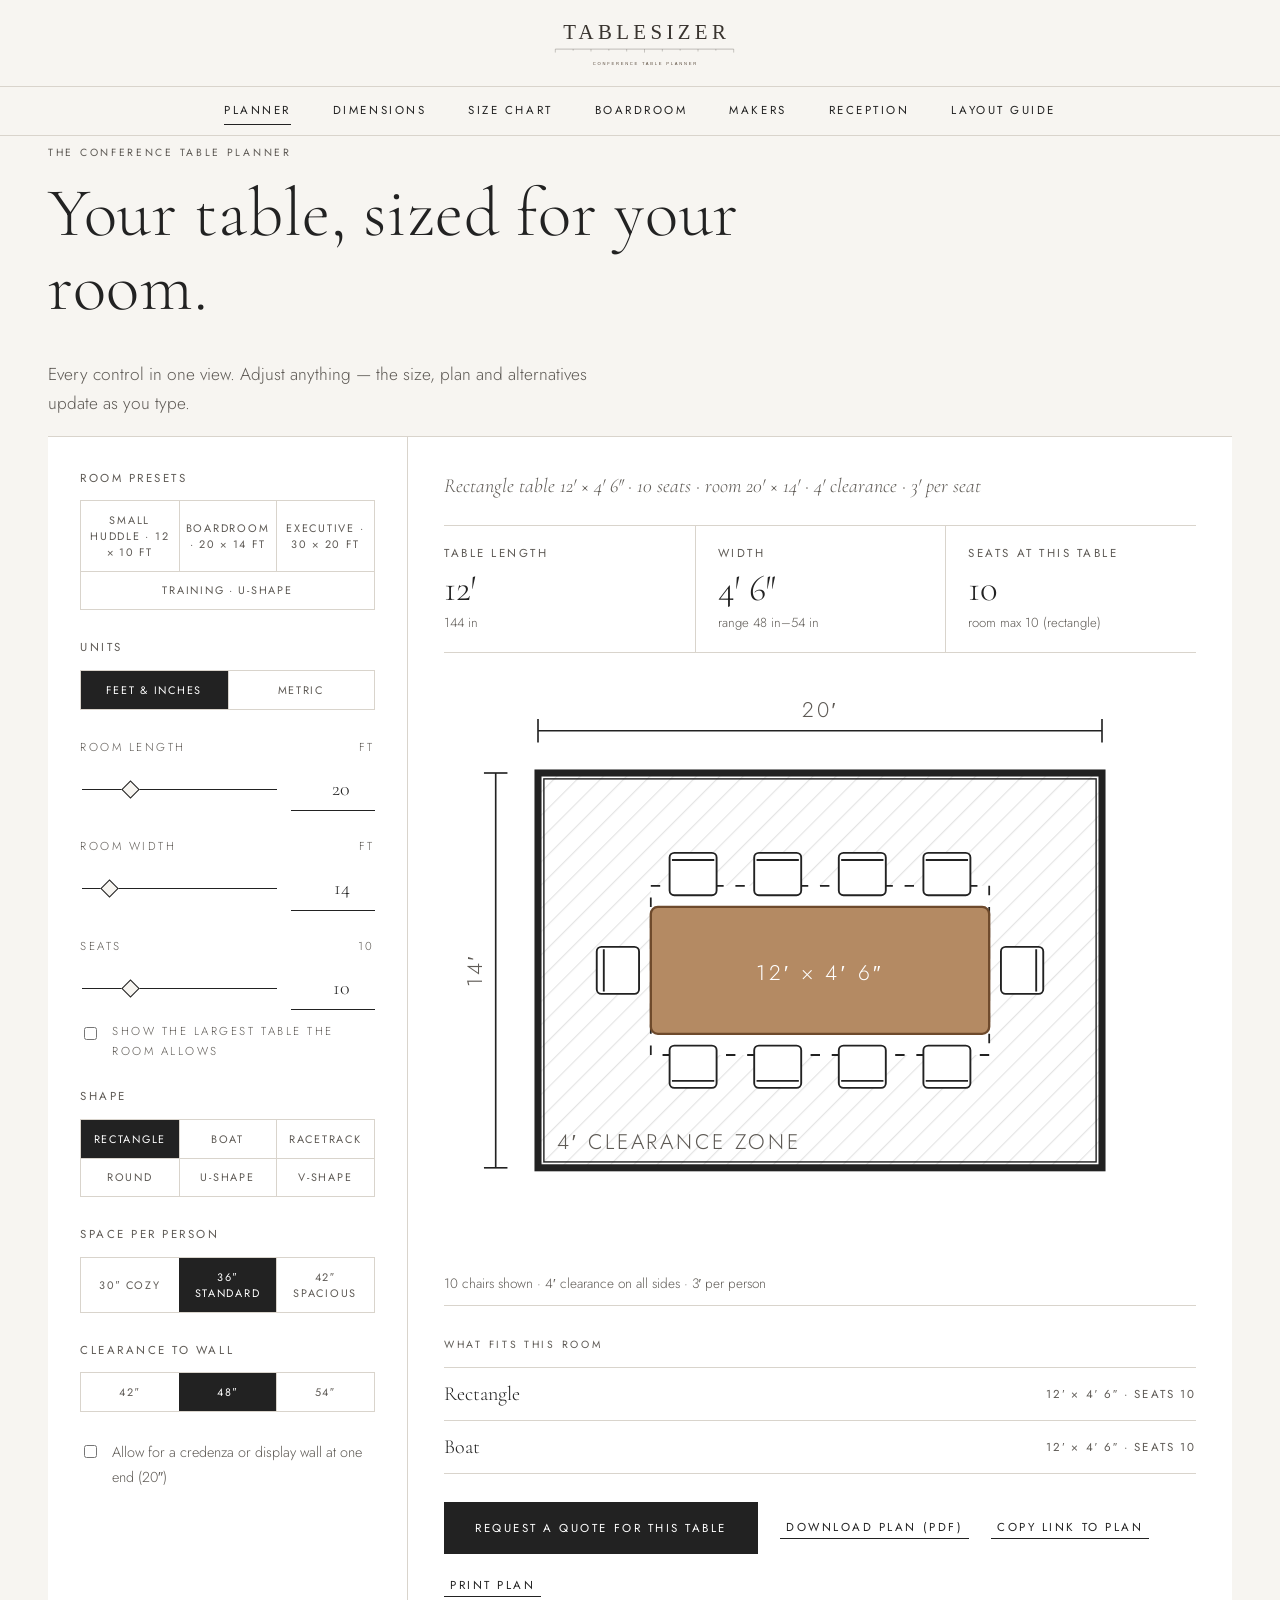
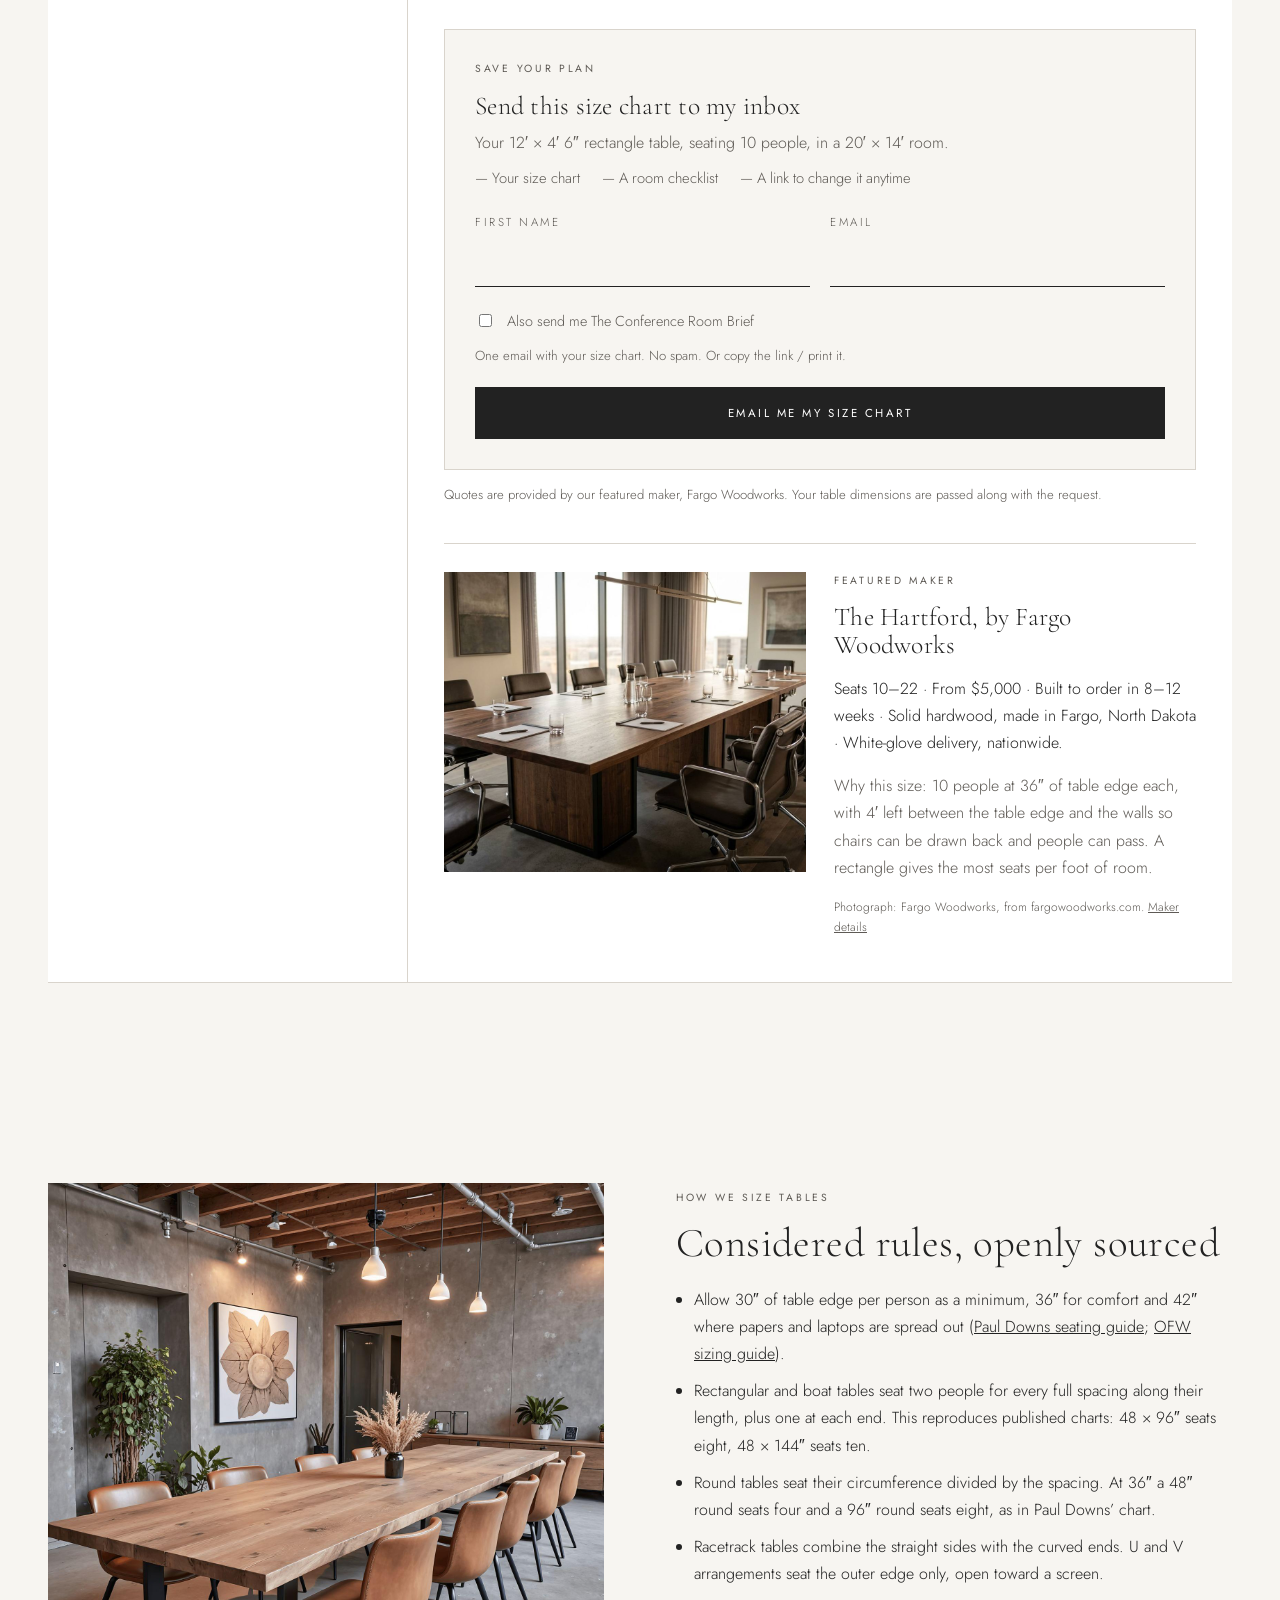
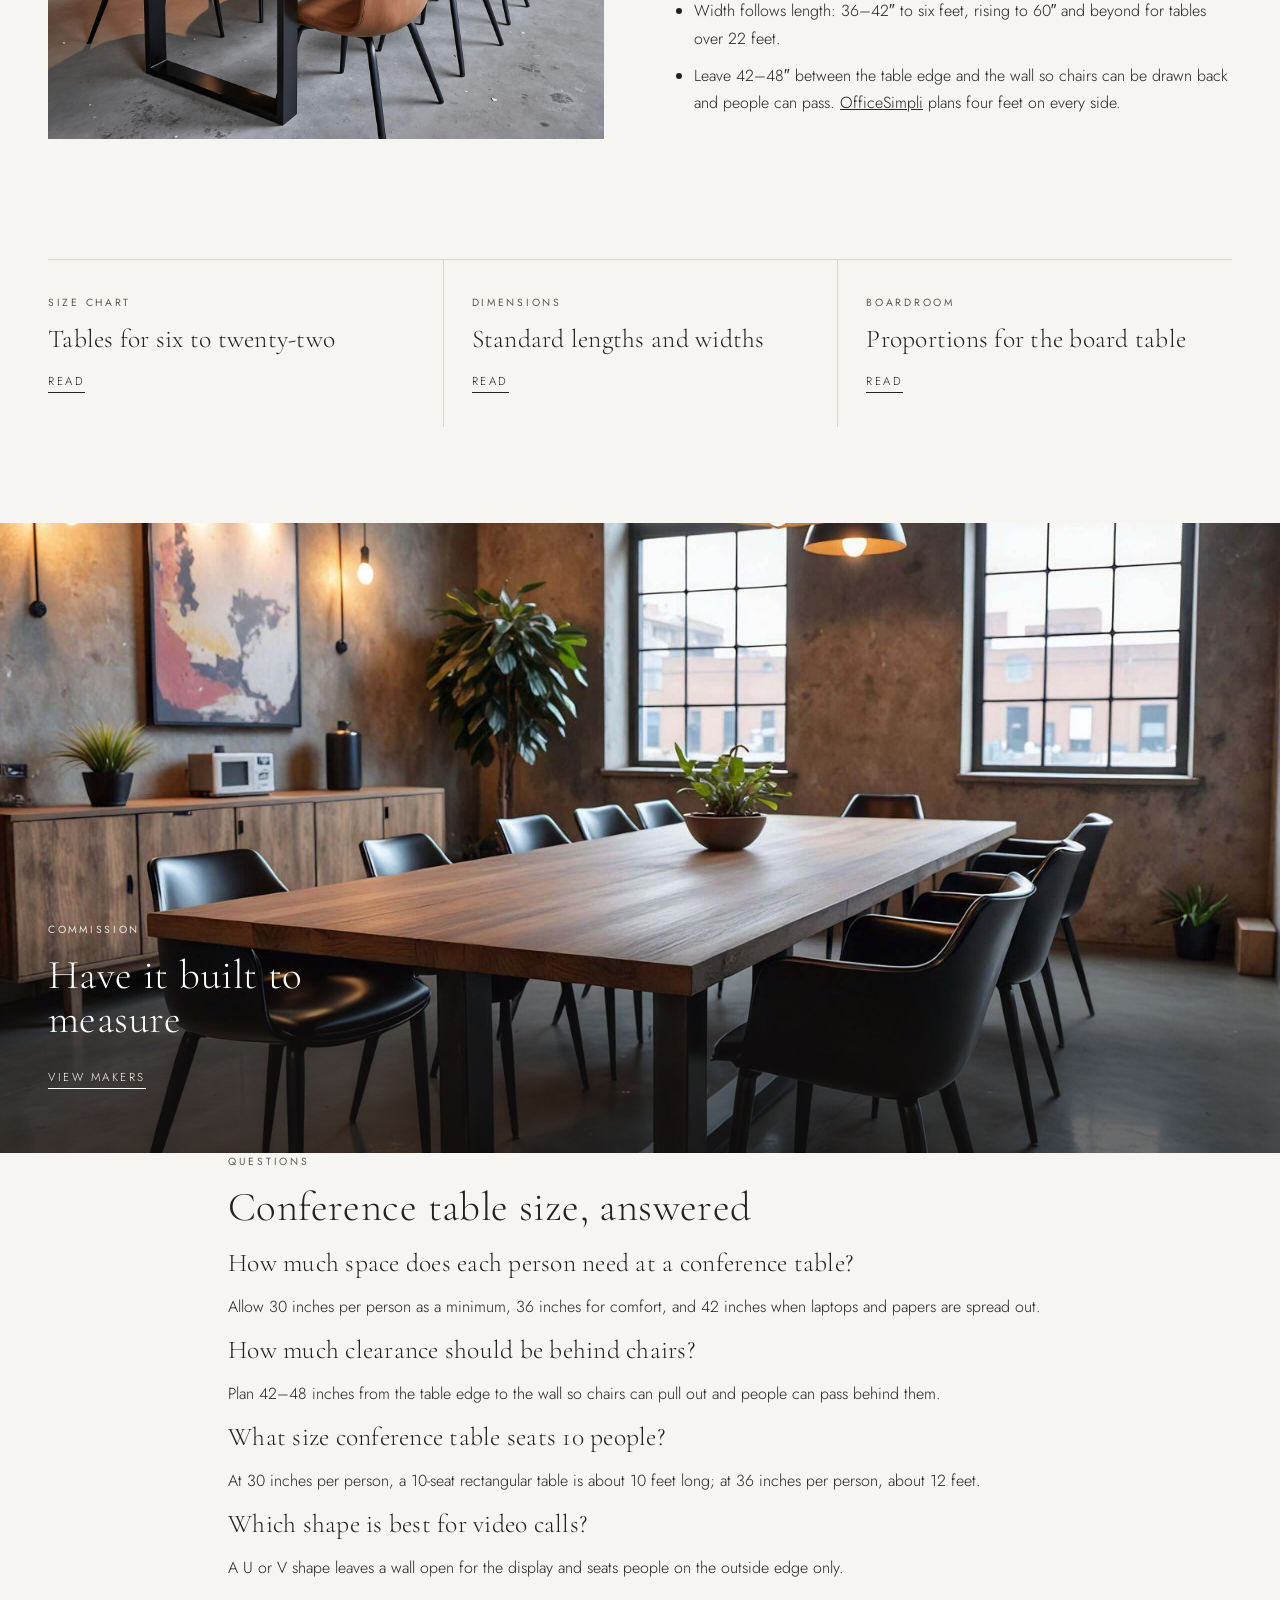
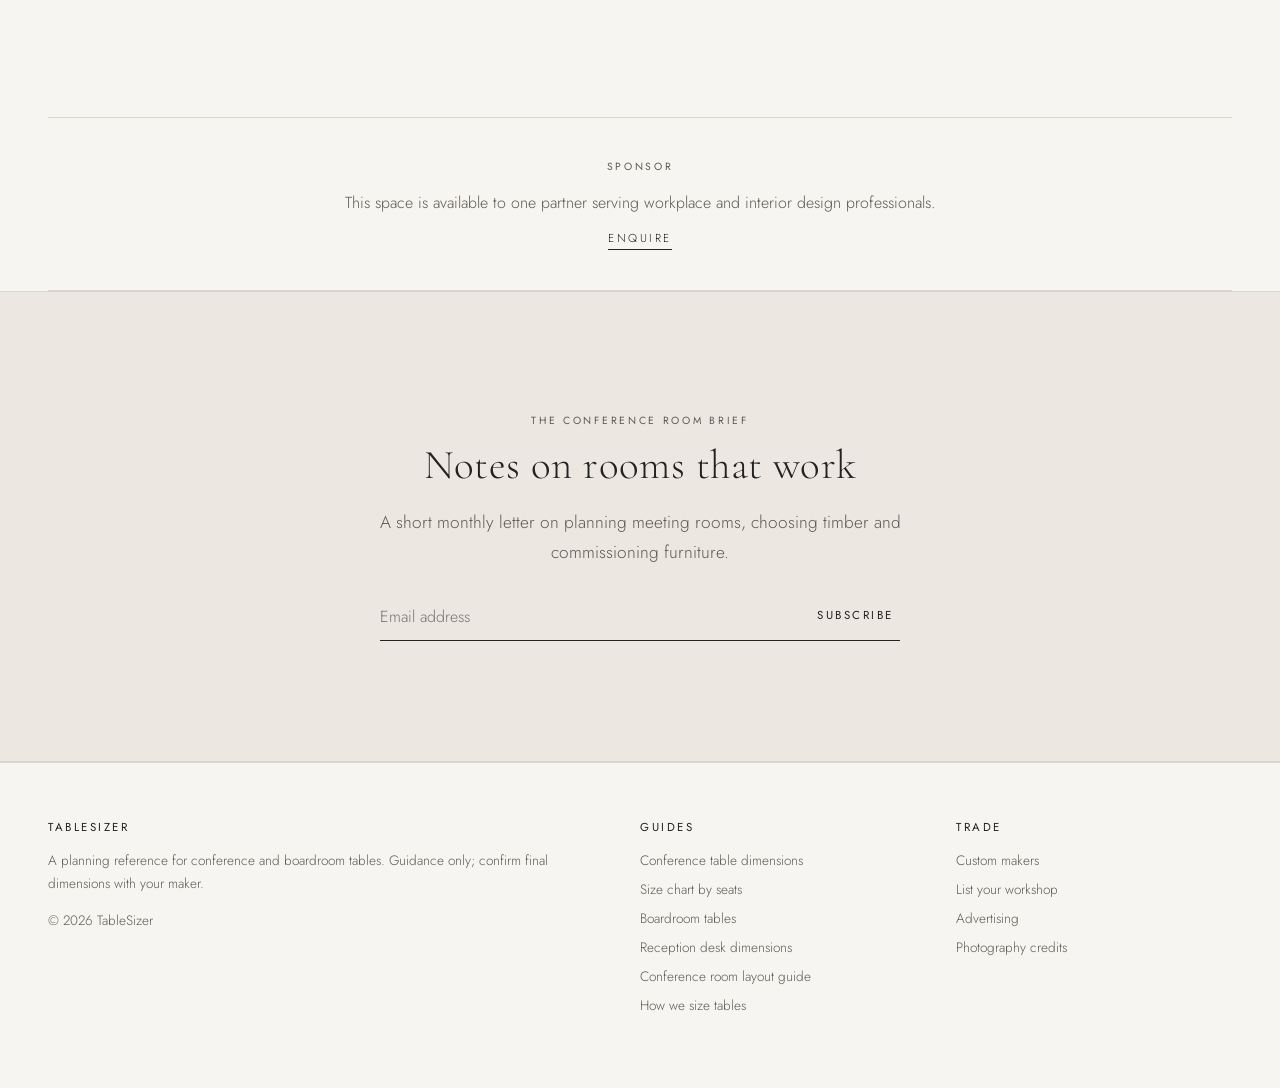
==== commit 2fc9f82a: "Put planner first with size chart email capture and exit pop" ====
--- a/index.html
+++ b/index.html
@@ -6,10 +6,8 @@
 <link href="https://fonts.googleapis.com/css2?family=Cormorant+Garamond:ital,wght@0,300;0,400;1,300;1,400&family=Jost:wght@300;400&display=swap" rel="stylesheet">
 <link rel="stylesheet" href="style.css"><script data-goatcounter="https://tablesizer.goatcounter.com/count" async src="//gc.zgo.at/count.js"></script><script type="application/ld+json">{"@context":"https://schema.org","@graph":[{"@type":"WebApplication","name":"TableSizer Conference Table Planner","url":"https://tablesizer.com/","applicationCategory":"UtilitiesApplication","operatingSystem":"Any","offers":{"@type":"Offer","price":"0","priceCurrency":"USD"}},{"@type":"FAQPage","mainEntity":[{"@type":"Question","name":"How much space does each person need at a conference table?","acceptedAnswer":{"@type":"Answer","text":"Allow 30 inches per person as a minimum, 36 inches for comfort, and 42 inches when laptops and papers are spread out."}},{"@type":"Question","name":"How much clearance should be behind chairs?","acceptedAnswer":{"@type":"Answer","text":"Plan 42–48 inches from the table edge to the wall so chairs can pull out and people can pass behind them."}},{"@type":"Question","name":"What size conference table seats 10 people?","acceptedAnswer":{"@type":"Answer","text":"At 30 inches per person, a 10-seat rectangular table is about 10 feet long; at 36 inches per person, about 12 feet."}},{"@type":"Question","name":"Which shape is best for video calls?","acceptedAnswer":{"@type":"Answer","text":"A U or V shape leaves a wall open for the display and seats people on the outside edge only."}}]}]}</script></head><body><a class="skip" href="#main">Skip to content</a>
 <header class="top"><div class="wrap"><a class="brand" href="./"><img src="img/tablesizer-logo.svg" alt="TableSizer" width="1200" height="340" onerror="this.style.display='none';this.nextElementSibling.style.display='inline'"><span class="brand-fallback" style="display:none">TableSizer</span></a></div></header><nav class="nav" aria-label="Primary"><div class="wrap"><a href="./" aria-current="page">Planner</a><a href="conference-table-dimensions.html">Dimensions</a><a href="conference-table-size-chart.html">Size Chart</a><a href="boardroom-table-sizes.html">Boardroom</a><a href="makers.html">Makers</a><a href="reception-desk-dimensions.html">Reception</a><a href="conference-room-layout-guide.html">Layout Guide</a></div></nav>
-<main id="main"><section class="stage wrap"><div class="g-hero"><span class="label">The Conference Table Planner</span><h1>Your table, sized for your room.</h1><p class="lede">Every control in one view. Adjust, and the table is drawn to scale.</p><a class="btn" href="#planner">Size my table</a></div>
-<figure class="stage-photo"><img src="img/fargo-hero-conference.jpg" alt="Fargo Woodworks live edge black walnut conference table with chairs in a boardroom" width="1600" height="1200" fetchpriority="high"><figcaption>Photograph: Fargo Woodworks — Live Edge Black Walnut Conference Table.</figcaption></figure></section>
-<section class="plannerwrap wrap" id="planner" aria-label="Conference table size planner">
-<div class="p-head"><span class="label">The planner</span><h2>Every measurement, in one view</h2><p class="lede">Adjust anything — the size, plan and alternatives update as you type.</p></div>
+<main id="main"><section class="plannerwrap wrap" id="planner" aria-label="Conference table size planner">
+<div class="p-head"><span class="label">The Conference Table Planner</span><h1>Your table, sized for your room.</h1><p class="lede">Every control in one view. Adjust anything — the size, plan and alternatives update as you type.</p></div>
 <div class="plannergrid"><div class="controls">
 <fieldset><legend>Room presets</legend><div class="opts-row" id="presets"><button type="button" data-i="0">Small huddle · 12 × 10 ft</button><button type="button" data-i="1">Boardroom · 20 × 14 ft</button><button type="button" data-i="2">Executive · 30 × 20 ft</button><button type="button" data-i="3">Training · U-shape</button></div></fieldset>
 <fieldset><legend>Units</legend><div class="opts-row" id="units"><button type="button" data-v="imp">Feet & inches</button><button type="button" data-v="met">Metric</button></div></fieldset>
@@ -23,6 +21,16 @@
 <label class="check"><input type="checkbox" id="wall"> Allow for a credenza or display wall at one end (20″)</label>
 </div><div class="output"><div class="printhead"><span class="label">TableSizer · Room plan</span></div><p class="summary" id="ph" aria-live="polite"></p><div id="out" aria-live="polite"></div>
 <div class="actions"><a class="btn" id="quote" href="https://fargowoodworks.com/?utm_source=tablesizer&utm_medium=referral&utm_campaign=planner" rel="sponsored">Request a quote for this table</a><button class="tlink" id="download" type="button">Download plan (PDF)</button><button class="tlink" id="share" type="button">Copy link to plan</button><button class="tlink" id="print" type="button">Print plan</button></div>
+<aside class="save-card" aria-label="Email me my size chart"><form class="save-form" method="post" action="https://app.loops.so/api/newsletter-form/cmvd16xke0cm20jsmvf2l6884" data-size-label="">
+<span class="label">Save your plan</span><h3>Send this size chart to my inbox</h3>
+<p class="save-sub">Your <span data-save-size>current table</span>, seating <span data-save-seats>your group</span>, in a <span data-save-room>room of this size</span>.</p>
+<ul class="save-includes"><li>Your size chart</li><li>A room checklist</li><li>A link to change it anytime</li></ul>
+<div class="save-fields"><div class="field"><label for="save-first">First name</label><input type="text" id="save-first" name="firstName" autocomplete="given-name" required></div>
+<div class="field"><label for="save-email">Email</label><input type="email" id="save-email" name="email" autocomplete="email" required></div></div>
+<input type="hidden" name="tableSize" data-plan-field="tableSize" value=""><input type="hidden" name="seats" data-plan-field="seats" value=""><input type="hidden" name="shape" data-plan-field="shape" value=""><input type="hidden" name="roomSize" data-plan-field="roomSize" value=""><input type="hidden" name="planUrl" data-plan-field="planUrl" value="">
+<label class="check save-optin"><input type="checkbox" name="briefOptIn"> Also send me The Conference Room Brief</label>
+<p class="note save-fine">One email with your size chart. No spam. Or copy the link / print it.</p>
+<button class="btn save-btn" type="submit">Email me my size chart</button></form></aside>
 <p class="note">Quotes are provided by our featured maker, Fargo Woodworks. Your table dimensions are passed along with the request.</p>
 <aside class="trust"><img src="img/fargo-hartford.jpg" alt="Fargo Woodworks Hartford conference table in solid hardwood" width="1600" height="893" loading="lazy"><div><span class="label">Featured maker</span><h3>The Hartford, by Fargo Woodworks</h3><p>Seats 10–22 · From $5,000 · Built to order in 8–12 weeks · Solid hardwood, made in Fargo, North Dakota · White-glove delivery, nationwide.</p><p class="why" id="whySize"></p><p class="credit">Photograph: Fargo Woodworks, from fargowoodworks.com. <a href="makers.html">Maker details</a></p></div></aside></div></div></section>
 <section class="section"><div class="wrap split"><img src="img/fargo-boulder.jpg" alt="Fargo Woodworks Boulder conference table with leather chairs" width="1600" height="1600" loading="lazy">
@@ -44,6 +52,16 @@
 <h3>What size conference table seats 10 people?</h3><p>At 30 inches per person, a 10-seat rectangular table is about 10 feet long; at 36 inches per person, about 12 feet.</p>
 <h3>Which shape is best for video calls?</h3><p>A U or V shape leaves a wall open for the display and seats people on the outside edge only.</p></div></section>
 <div class="wrap"><aside class="sponsor"><span class="label">Sponsor</span><p>This space is available to one partner serving workplace and interior design professionals.</p><a class="tlink" href="mailto:hello@tablesizer.com?subject=Sponsorship">Enquire</a></aside></div><section class="band section news"><div class="wrap"><span class="label">The Conference Room Brief</span><h2>Notes on rooms that work</h2><p class="lede" style="margin:0 auto">A short monthly letter on planning meeting rooms, choosing timber and commissioning furniture.</p><form class="nl" method="post" action="https://app.loops.so/api/newsletter-form/cmvd16xke0cm20jsmvf2l6884"><input type="email" name="email" required placeholder="Email address" aria-label="Email address"><input type="hidden" name="mailingLists" value="cmvd1ree84j3i0jvtad881iqp"><button class="tlink" type="submit">Subscribe</button></form></div></section>
+<div class="exit-pop" id="exitPop" hidden><div class="exit-backdrop" data-exit-close></div><div class="exit-card" role="dialog" aria-modal="true" aria-labelledby="exitPopTitle"><button class="exit-x" type="button" data-exit-close aria-label="Close">×</button><h2 id="exitPopTitle">Before you go, want this size chart in your inbox?</h2><form class="save-form" method="post" action="https://app.loops.so/api/newsletter-form/cmvd16xke0cm20jsmvf2l6884" data-size-label="">
+<span class="label">Save your plan</span><h3>Send this size chart to my inbox</h3>
+<p class="save-sub">Your <span data-save-size>current table</span>, seating <span data-save-seats>your group</span>, in a <span data-save-room>room of this size</span>.</p>
+<ul class="save-includes"><li>Your size chart</li><li>A room checklist</li><li>A link to change it anytime</li></ul>
+<div class="save-fields"><div class="field"><label for="pop-first">First name</label><input type="text" id="pop-first" name="firstName" autocomplete="given-name" required></div>
+<div class="field"><label for="pop-email">Email</label><input type="email" id="pop-email" name="email" autocomplete="email" required></div></div>
+<input type="hidden" name="tableSize" data-plan-field="tableSize" value=""><input type="hidden" name="seats" data-plan-field="seats" value=""><input type="hidden" name="shape" data-plan-field="shape" value=""><input type="hidden" name="roomSize" data-plan-field="roomSize" value=""><input type="hidden" name="planUrl" data-plan-field="planUrl" value="">
+<label class="check save-optin"><input type="checkbox" name="briefOptIn"> Also send me The Conference Room Brief</label>
+<p class="note save-fine">One email with your size chart. No spam. Or copy the link / print it.</p>
+<button class="btn save-btn" type="submit">Email me my size chart</button></form><p style="margin-top:18px"><button class="tlink" type="button" data-exit-close>No thanks</button></p></div></div>
 <script src="calc.js"></script><script src="app.js" defer></script></main>
 <footer><div class="wrap"><div><h4>TableSizer</h4><p>A planning reference for conference and boardroom tables. Guidance only; confirm final dimensions with your maker.</p><p>© 2026 TableSizer</p></div>
 <div><h4>Guides</h4><a href="conference-table-dimensions.html">Conference table dimensions</a><a href="conference-table-size-chart.html">Size chart by seats</a><a href="boardroom-table-sizes.html">Boardroom tables</a><a href="reception-desk-dimensions.html">Reception desk dimensions</a><a href="conference-room-layout-guide.html">Conference room layout guide</a><a href="./#method">How we size tables</a></div>
--- a/style.css
+++ b/style.css
@@ -61,6 +61,20 @@
 .news .nl-done{font:italic 300 1.3rem var(--serif);color:var(--soft);max-width:520px;margin:26px auto 0}
 .news .nl-error{font-size:.9rem;color:#6c2e18;max-width:520px;margin:16px auto 0}
 .news button[disabled]{opacity:.55;cursor:wait}
+.save-card{border:1px solid var(--rule);background:var(--bg);padding:30px;margin-top:32px;text-align:left}
+.save-card h3,.exit-card .save-form h3{margin-bottom:.35em}
+.save-sub{color:var(--soft);margin:0 0 10px}.save-includes{display:flex;flex-wrap:wrap;gap:8px 22px;list-style:none;margin:0 0 22px;padding:0;color:var(--soft);font-size:.92rem}
+.save-includes li::before{content:"— "}
+.save-fields{display:grid;grid-template-columns:1fr 1fr;gap:20px}@media(max-width:560px){.save-fields{grid-template-columns:1fr}}
+.save-form .field{margin-bottom:18px}.save-form input[type=text],.save-form input[type=email]{width:100%;border:0;border-bottom:1px solid var(--ink);background:transparent;padding:10px 0;color:var(--ink);font:300 1rem var(--sans);border-radius:0}
+.save-optin{margin:4px 0 0}.save-fine{margin:12px 0 20px}.save-btn{width:100%}
+.save-error{font-size:.92rem;color:#6c2e18;margin:16px 0 0}.save-done{font:italic 300 1.3rem var(--serif);color:var(--soft);margin:0}
+.save-form button[disabled]{opacity:.55;cursor:wait}
+.exit-pop[hidden]{display:none}.exit-pop{position:fixed;inset:0;z-index:60;display:flex;align-items:center;justify-content:center;padding:20px}
+.exit-backdrop{position:absolute;inset:0;background:rgba(34,30,26,.58)}
+.exit-card{position:relative;background:var(--bg);border:1px solid var(--ink);max-width:580px;width:100%;max-height:calc(100vh - 40px);overflow:auto;padding:38px}
+.exit-x{position:absolute;top:0;right:0;width:46px;height:46px;border:0;border-left:1px solid var(--rule);border-bottom:1px solid var(--rule);background:transparent;color:var(--ink);font:300 1.5rem var(--serif);cursor:pointer}
+@media(max-width:560px){.exit-card{padding:30px 22px}}
 .sponsor{text-align:center;padding:40px 20px;border-top:1px solid var(--rule);border-bottom:1px solid var(--rule)}.sponsor p{margin:6px 0;color:var(--soft)}
 /* article */
 .article{max-width:880px;margin:0 auto;padding:88px 28px 40px}.article .lede{margin-bottom:40px}.article p,.article li{font-size:1.04rem}
@@ -81,7 +95,6 @@
 
 .planmeta{font-size:.85rem;color:var(--soft);border-bottom:1px solid var(--rule);padding:10px 0;margin:0}
 /* Guided flow */
-.g-hero{padding:56px 28px 8px;text-align:center}.g-hero h1{font-size:clamp(2.2rem,5vw,3.6rem);margin-bottom:.25em}.g-hero .lede{margin:0 auto 22px}
 .guided{max-width:880px;margin:0 auto;padding:24px 28px 72px}
 .progress ol{display:flex;list-style:none;margin:0 0 8px;padding:0;border-bottom:1px solid var(--rule)}
 .progress li{flex:1;text-align:center;padding:10px 4px;font:400 .68rem var(--sans);letter-spacing:.18em;text-transform:uppercase;color:var(--soft);border-bottom:2px solid transparent;margin-bottom:-1px}
@@ -98,16 +111,10 @@
 .g-nav{display:flex;justify-content:space-between;align-items:center;padding:26px 0 8px;border-top:1px solid var(--rule);margin-top:28px}
 .guided .planner,.guided .controls{border:0}.results .controls{display:none;background:var(--white);border:1px solid var(--rule);padding:22px;margin:0 0 24px}
 .results.fine .controls{display:block}.results .output{padding:0}
-@media print{.g-hero,.stage-photo,.progress,.g-nav,.g-panel:not(.results){display:none!important}.results .controls{display:none!important}}
-/* Polish: stage, rhythm, transitions, summary, trust */
+@media print{.progress,.g-nav,.g-panel:not(.results){display:none!important}.results .controls{display:none!important}}
+/* Polish: rhythm, transitions, summary, trust */
 :root{--u:8px}
 .label{font-size:.65rem;letter-spacing:.26em}
-.stage{display:grid;grid-template-columns:minmax(0,1fr) minmax(0,1fr);grid-template-areas:"hero photo";column-gap:56px;align-items:start;padding-top:48px}
-.g-hero{grid-area:hero;padding:24px 0 8px;text-align:left}.g-hero h1{font-size:clamp(2.3rem,4.2vw,3.3rem);line-height:1.05}
-.g-hero .lede{margin:0 0 24px}.stage .guided{grid-area:guided;max-width:none;margin:0;padding:16px 0 56px}
-.stage-photo{grid-area:photo;margin:0;position:sticky;top:24px}.stage-photo img{width:100%;height:min(78vh,720px);min-height:480px;object-fit:cover}
-.stage-photo figcaption{font-size:.75rem;color:var(--soft);padding-top:10px}
-@media(max-width:900px){.stage{grid-template-columns:1fr;grid-template-areas:"hero" "photo" "guided"}.stage-photo{position:static}.stage-photo img{height:240px;min-height:0}}
 .btn{min-height:52px;display:inline-flex;align-items:center;justify-content:center}
 .g-choices button{min-height:68px}.g-nav .btn{min-width:132px}
 input[type=number]{min-height:44px}.g-custom input,.g-room input{height:48px}
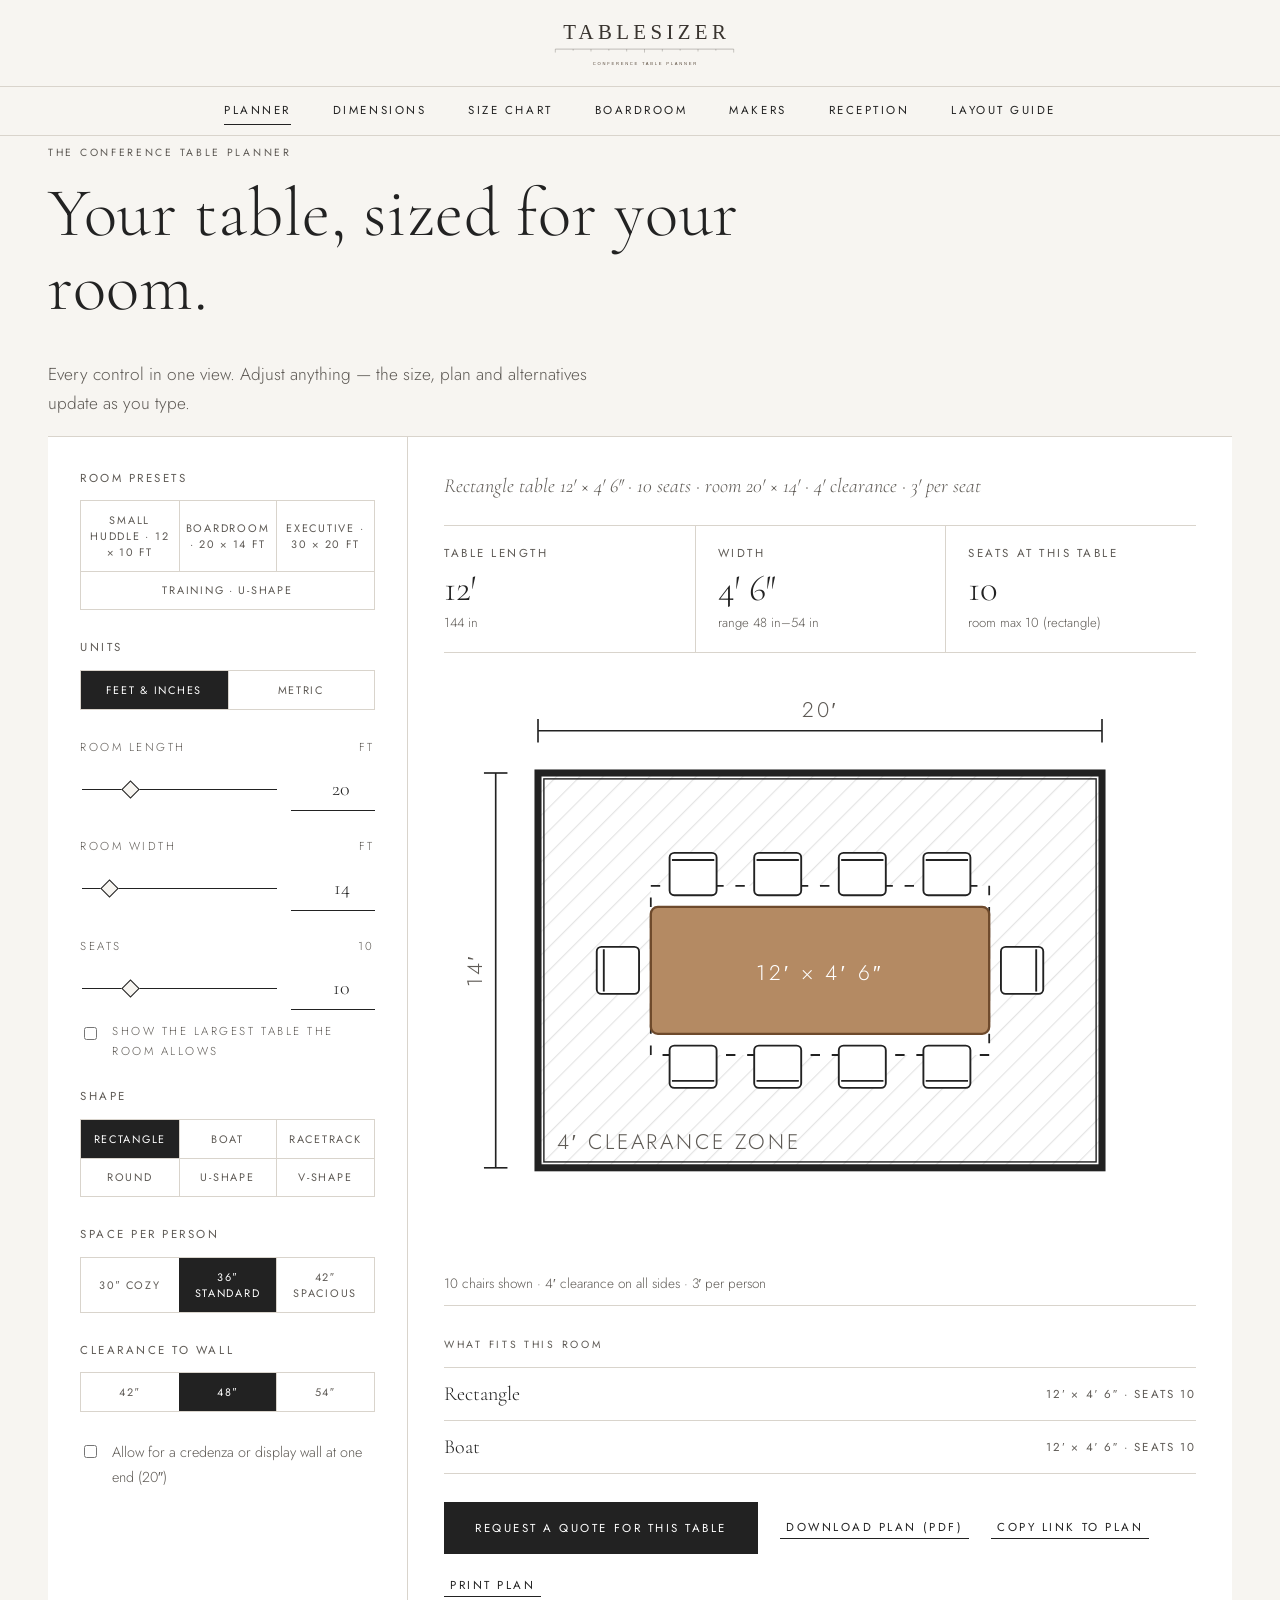
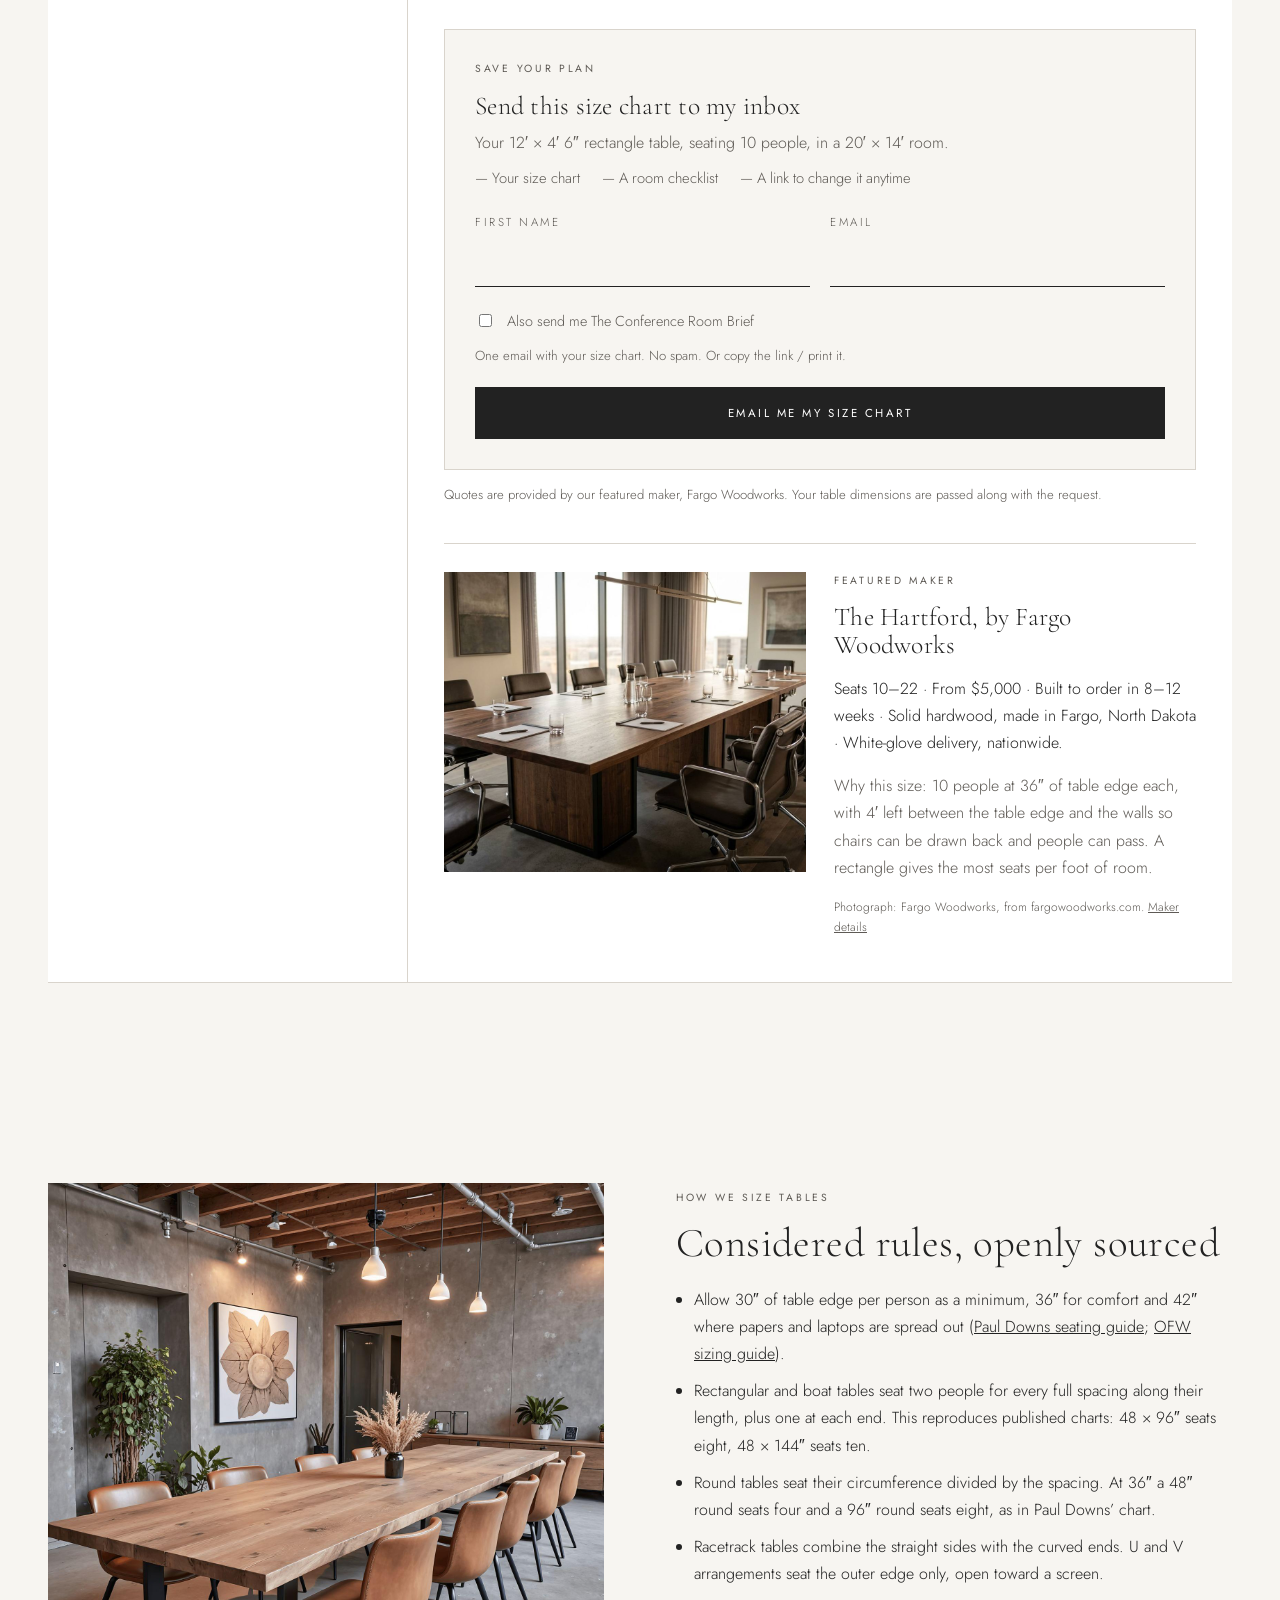
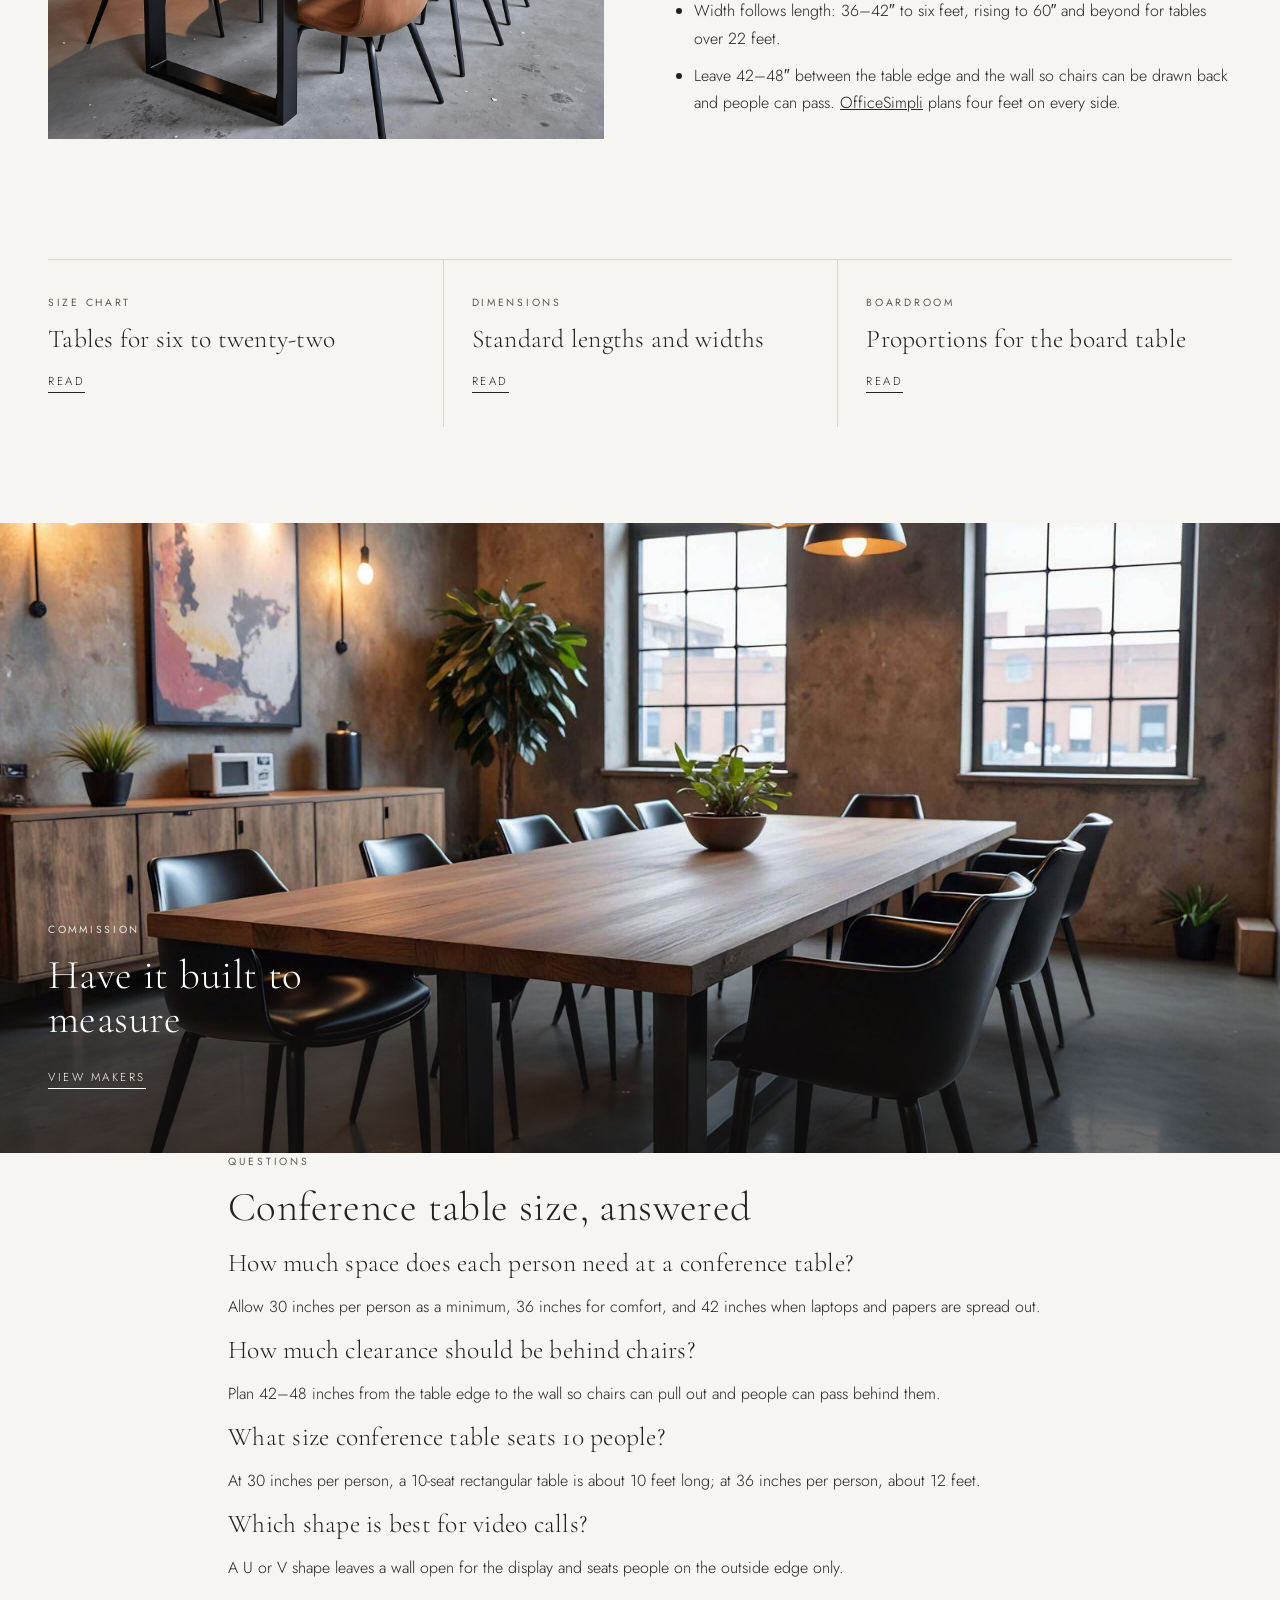
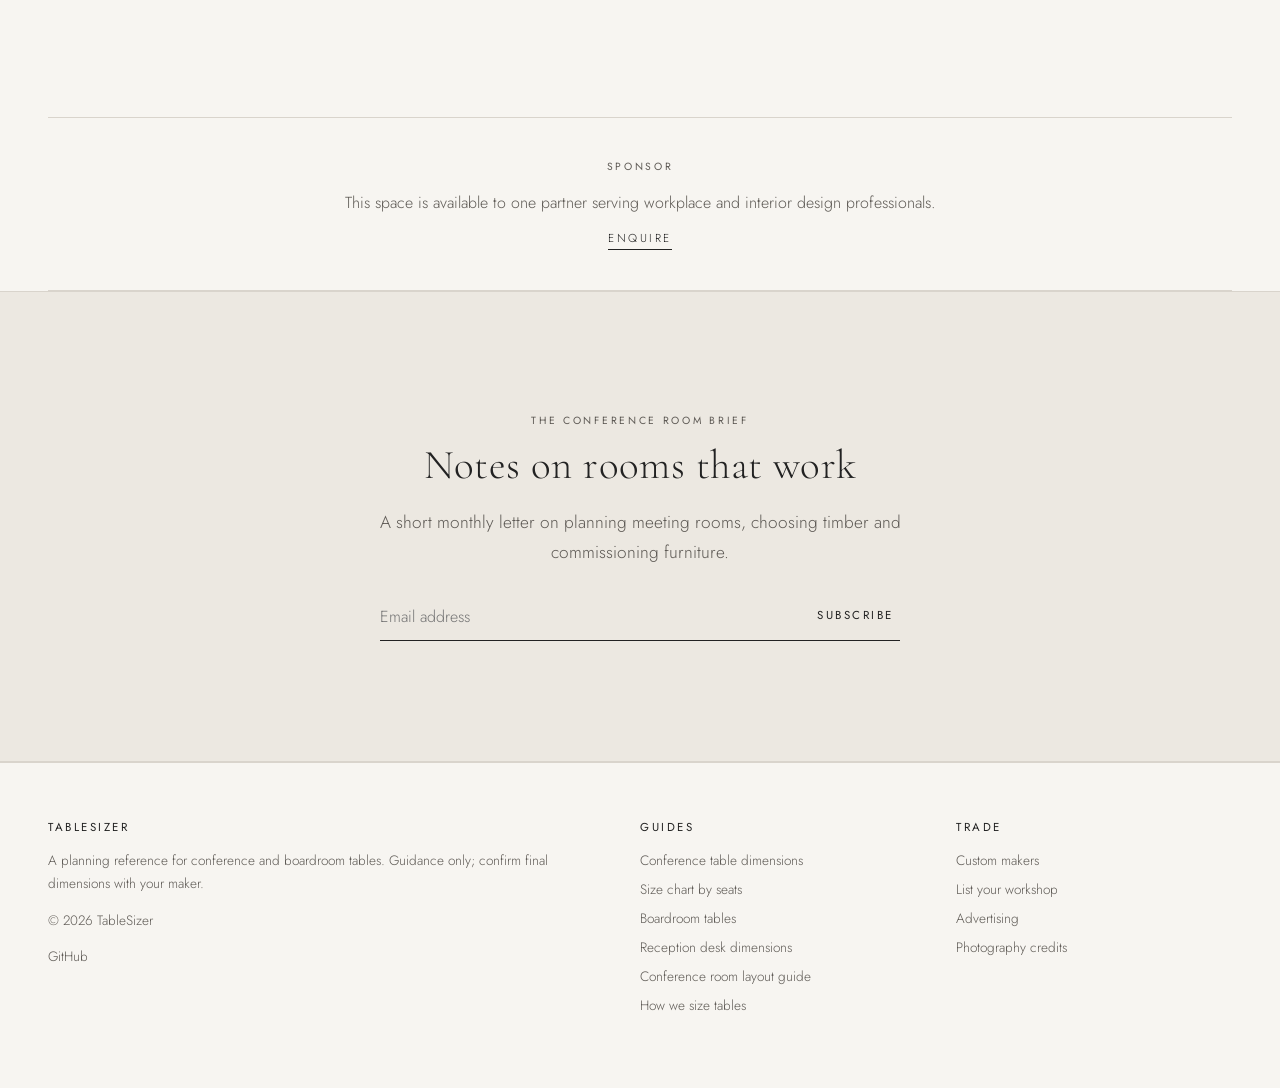
==== commit 10774961: "Close foundational GitHub and footer link gaps" ====
--- a/index.html
+++ b/index.html
@@ -1,6 +1,6 @@
 <!doctype html><html lang="en"><head><meta charset="utf-8"><meta name="viewport" content="width=device-width,initial-scale=1">
 <title>Conference Table Size Calculator & Room Planner | TableSizer</title><meta name="description" content="Plan a conference room to scale. Enter room size and headcount for the right table length and width, seats by shape, and the clearances you need."><link rel="canonical" href="https://tablesizer.com/">
-<meta property="og:type" content="website"><meta property="og:title" content="Conference Table Size Calculator & Room Planner | TableSizer"><meta property="og:description" content="Plan a conference room to scale. Enter room size and headcount for the right table length and width, seats by shape, and the clearances you need."><meta property="og:url" content="https://tablesizer.com/"><meta property="og:image" content="https://tablesizer.com/img/og-share.jpg"><meta property="og:image:width" content="1200"><meta property="og:image:height" content="630"><meta property="og:image:type" content="image/jpeg"><meta name="twitter:image" content="https://tablesizer.com/img/og-share.jpg><meta name="twitter:card" content="summary_large_image">
+<meta property="og:type" content="website"><meta property="og:title" content="Conference Table Size Calculator & Room Planner | TableSizer"><meta property="og:description" content="Plan a conference room to scale. Enter room size and headcount for the right table length and width, seats by shape, and the clearances you need."><meta property="og:url" content="https://tablesizer.com/"><meta property="og:image" content="https://tablesizer.com/img/og-share.jpg"><meta property="og:image:width" content="1200"><meta property="og:image:height" content="630"><meta property="og:image:type" content="image/jpeg"><meta name="twitter:image" content="https://tablesizer.com/img/og-share.jpg"><meta name="twitter:card" content="summary_large_image">
 <meta name="theme-color" content="#f7f5f1"><link rel="icon" href="data:image/svg+xml,%3Csvg xmlns='http://www.w3.org/2000/svg' viewBox='0 0 32 32'%3E%3Cpath d='M3 13h26M3 13v7M10 13v4M17 13v5M24 13v4M29 13v7' stroke='%2338332E' stroke-width='1.4' fill='none'/%3E%3C/svg%3E">
 <link rel="preconnect" href="https://fonts.googleapis.com"><link rel="preconnect" href="https://fonts.gstatic.com" crossorigin>
 <link href="https://fonts.googleapis.com/css2?family=Cormorant+Garamond:ital,wght@0,300;0,400;1,300;1,400&family=Jost:wght@300;400&display=swap" rel="stylesheet">
@@ -63,7 +63,7 @@
 <p class="note save-fine">One email with your size chart. No spam. Or copy the link / print it.</p>
 <button class="btn save-btn" type="submit">Email me my size chart</button></form><p style="margin-top:18px"><button class="tlink" type="button" data-exit-close>No thanks</button></p></div></div>
 <script src="calc.js"></script><script src="app.js" defer></script></main>
-<footer><div class="wrap"><div><h4>TableSizer</h4><p>A planning reference for conference and boardroom tables. Guidance only; confirm final dimensions with your maker.</p><p>© 2026 TableSizer</p></div>
+<footer><div class="wrap"><div><h4>TableSizer</h4><p>A planning reference for conference and boardroom tables. Guidance only; confirm final dimensions with your maker.</p><p>© 2026 TableSizer</p><p><a href="https://github.com/Wilsjac1/tablesizer">GitHub</a></p></div>
 <div><h4>Guides</h4><a href="conference-table-dimensions.html">Conference table dimensions</a><a href="conference-table-size-chart.html">Size chart by seats</a><a href="boardroom-table-sizes.html">Boardroom tables</a><a href="reception-desk-dimensions.html">Reception desk dimensions</a><a href="conference-room-layout-guide.html">Conference room layout guide</a><a href="./#method">How we size tables</a></div>
 <div><h4>Trade</h4><a href="makers.html">Custom makers</a><a href="makers.html#list">List your workshop</a><a href="mailto:hello@tablesizer.com?subject=Sponsorship">Advertising</a><a href="credits.html">Photography credits</a></div></div></footer>
 <script src="site.js" defer></script></body></html>
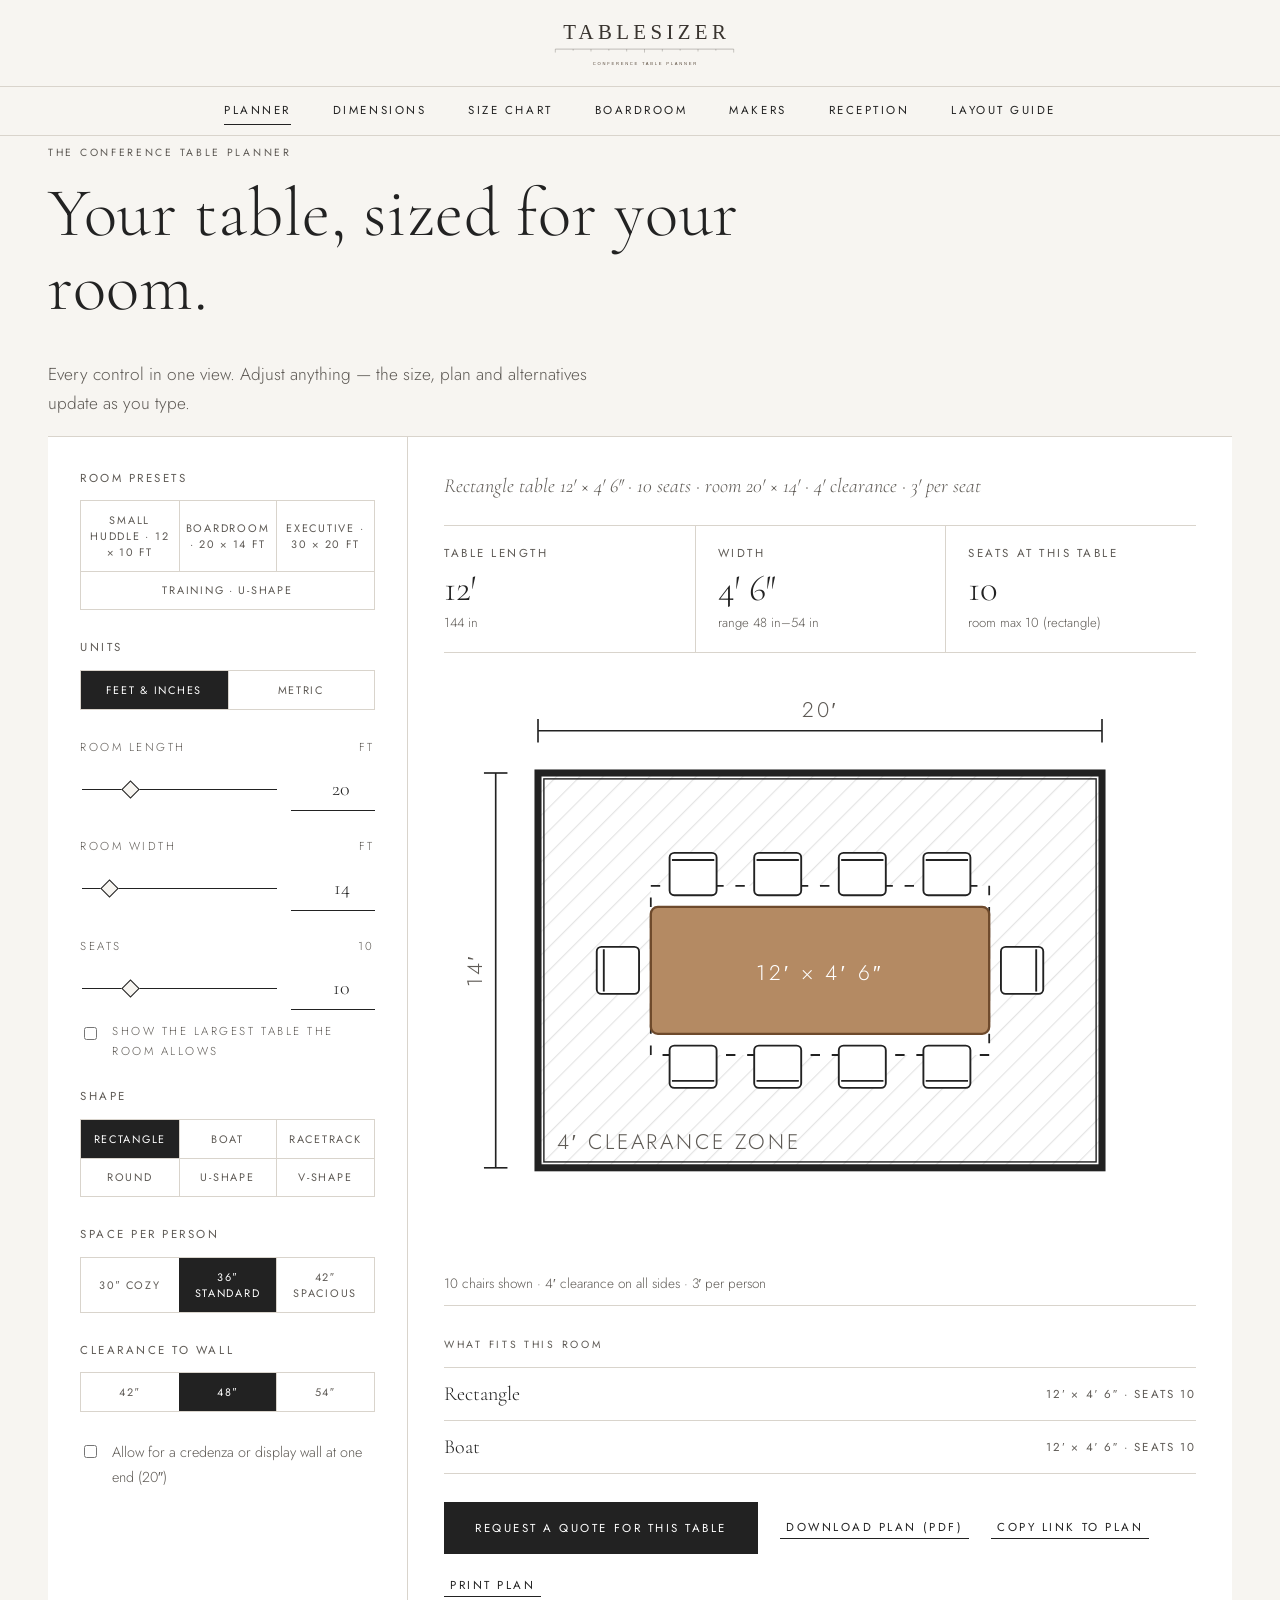
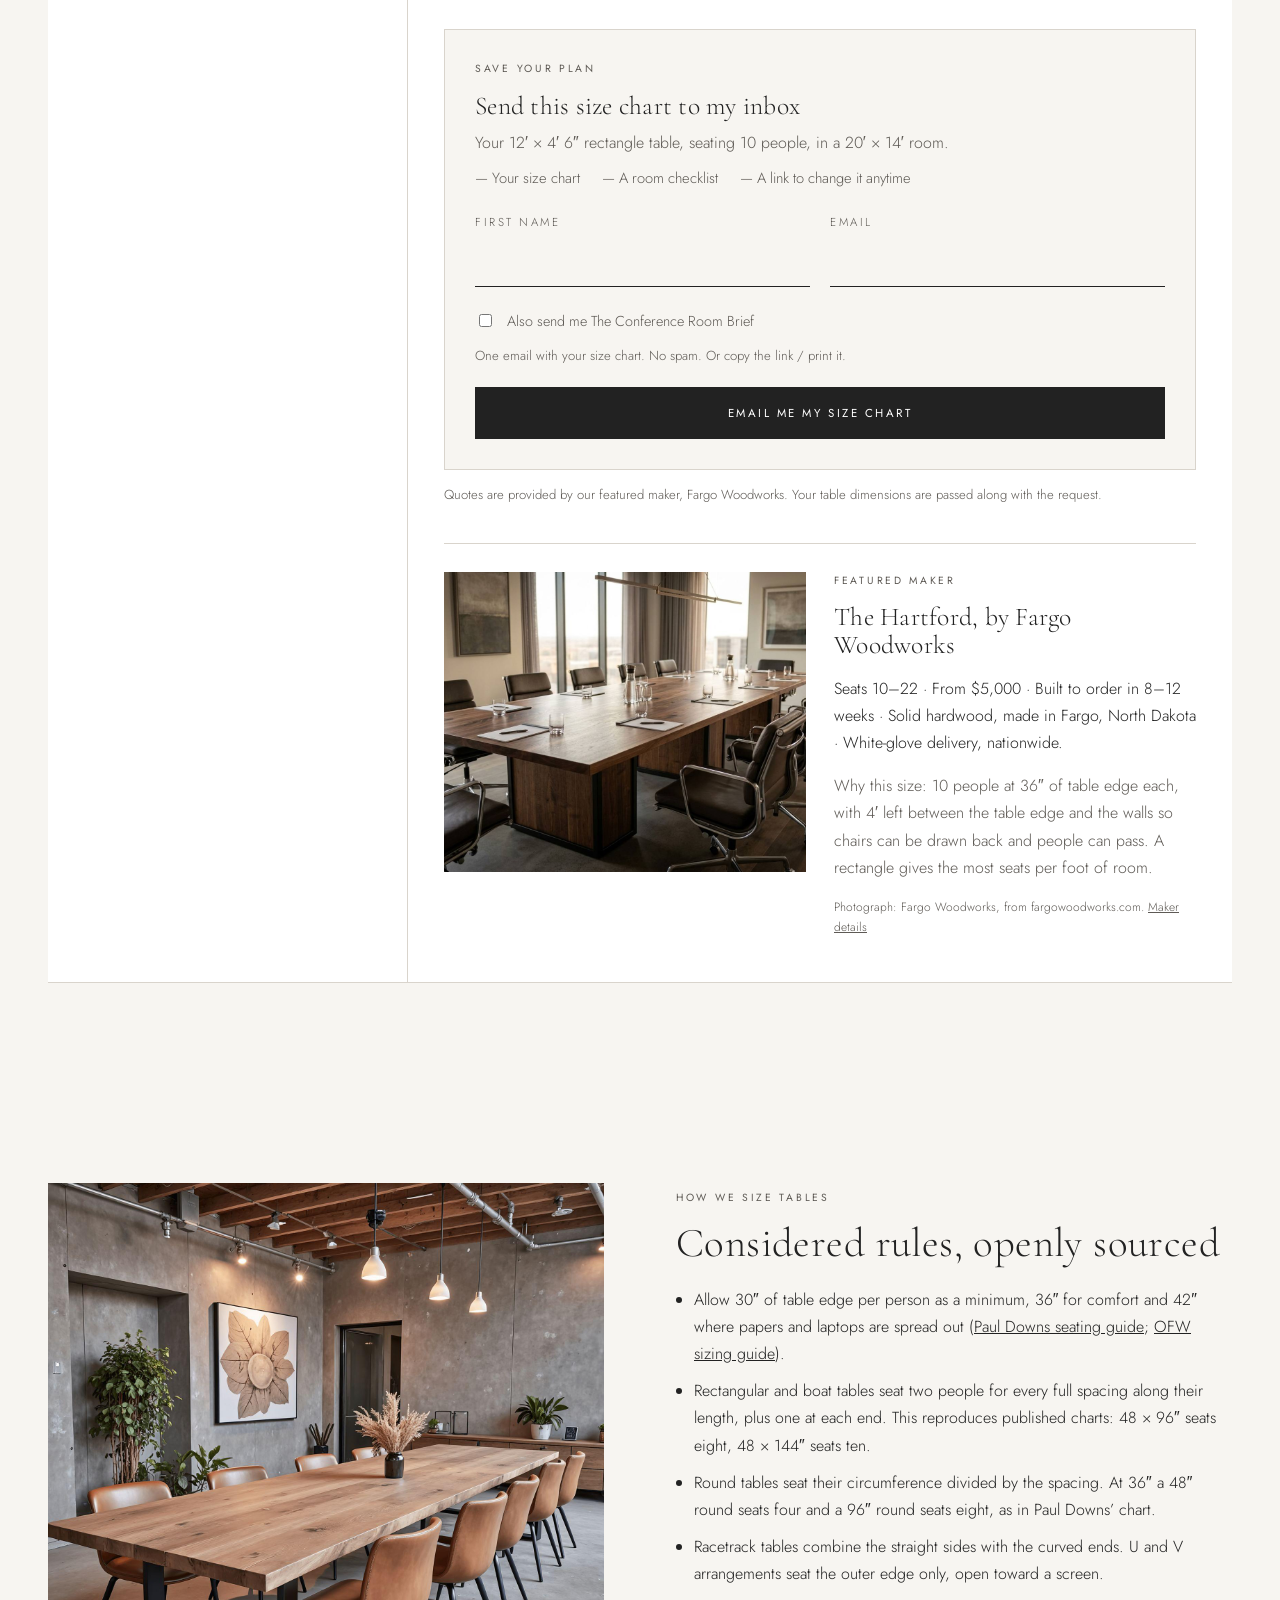
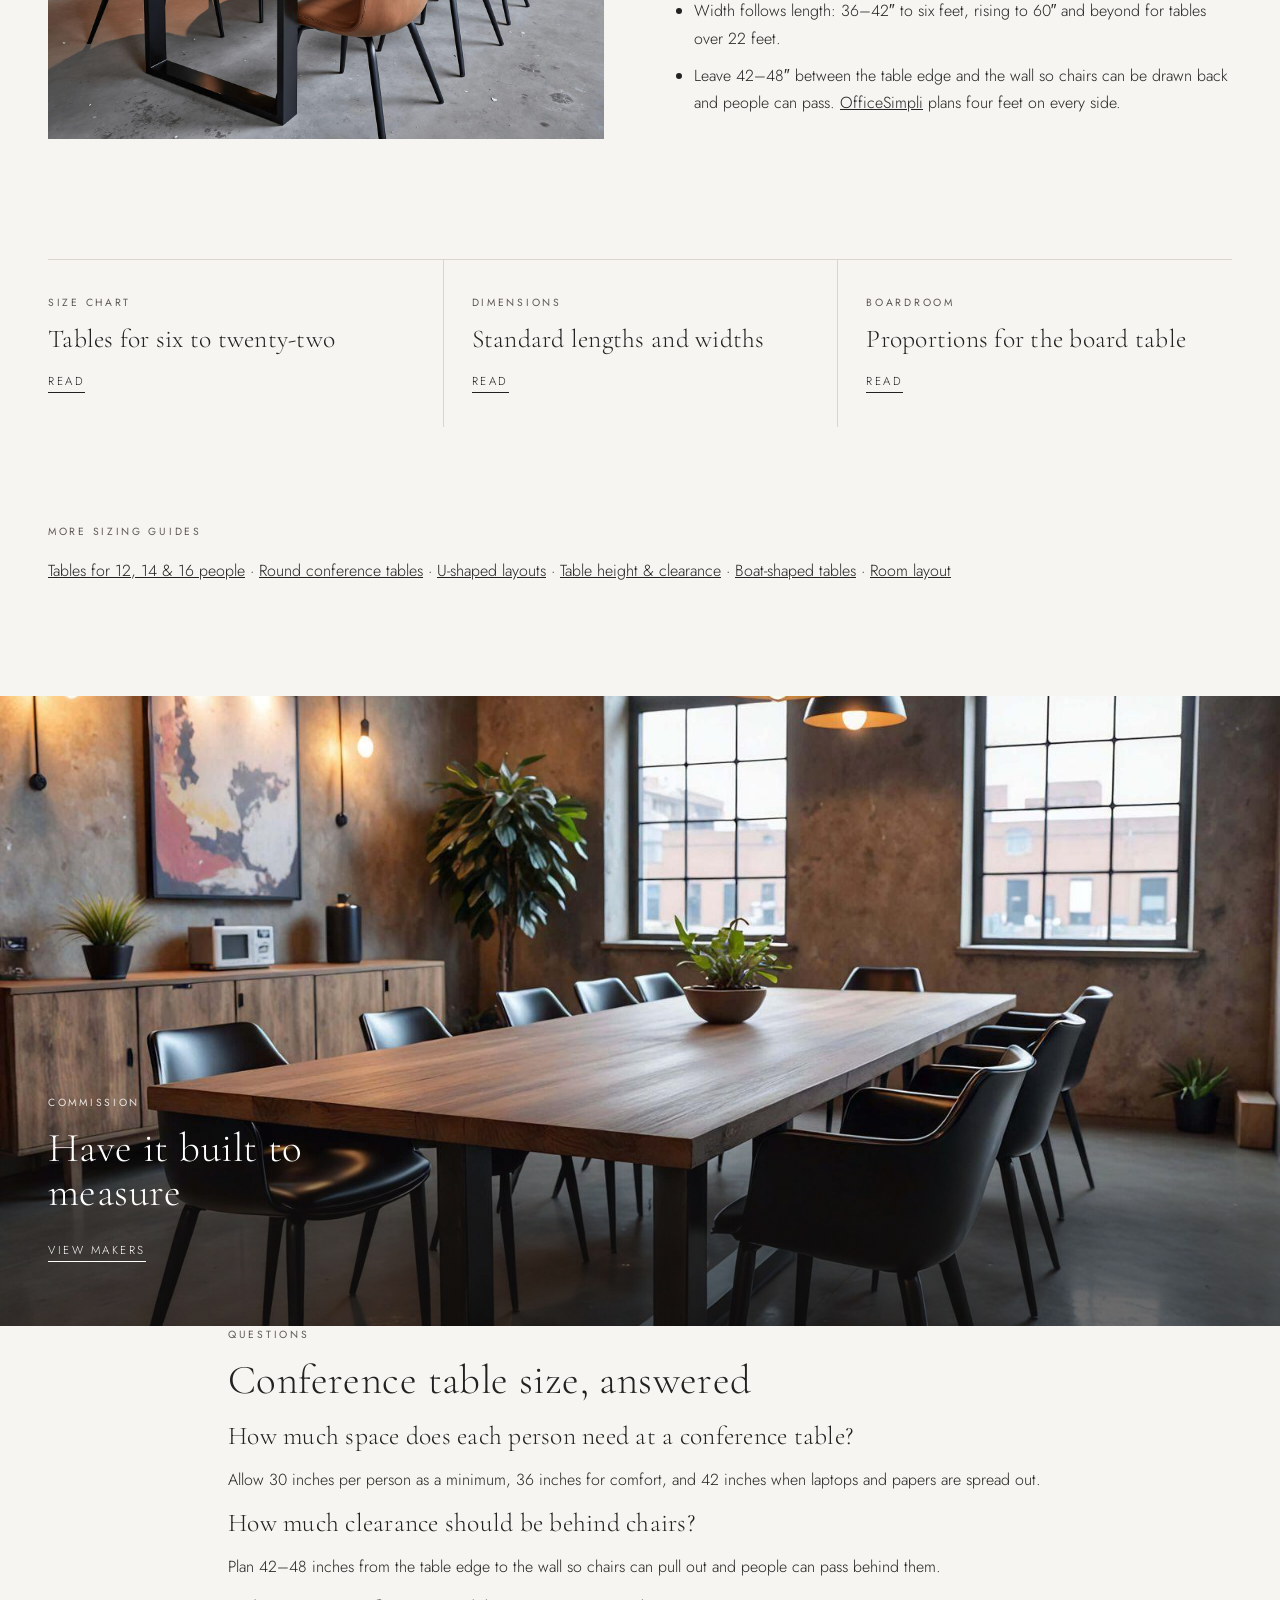
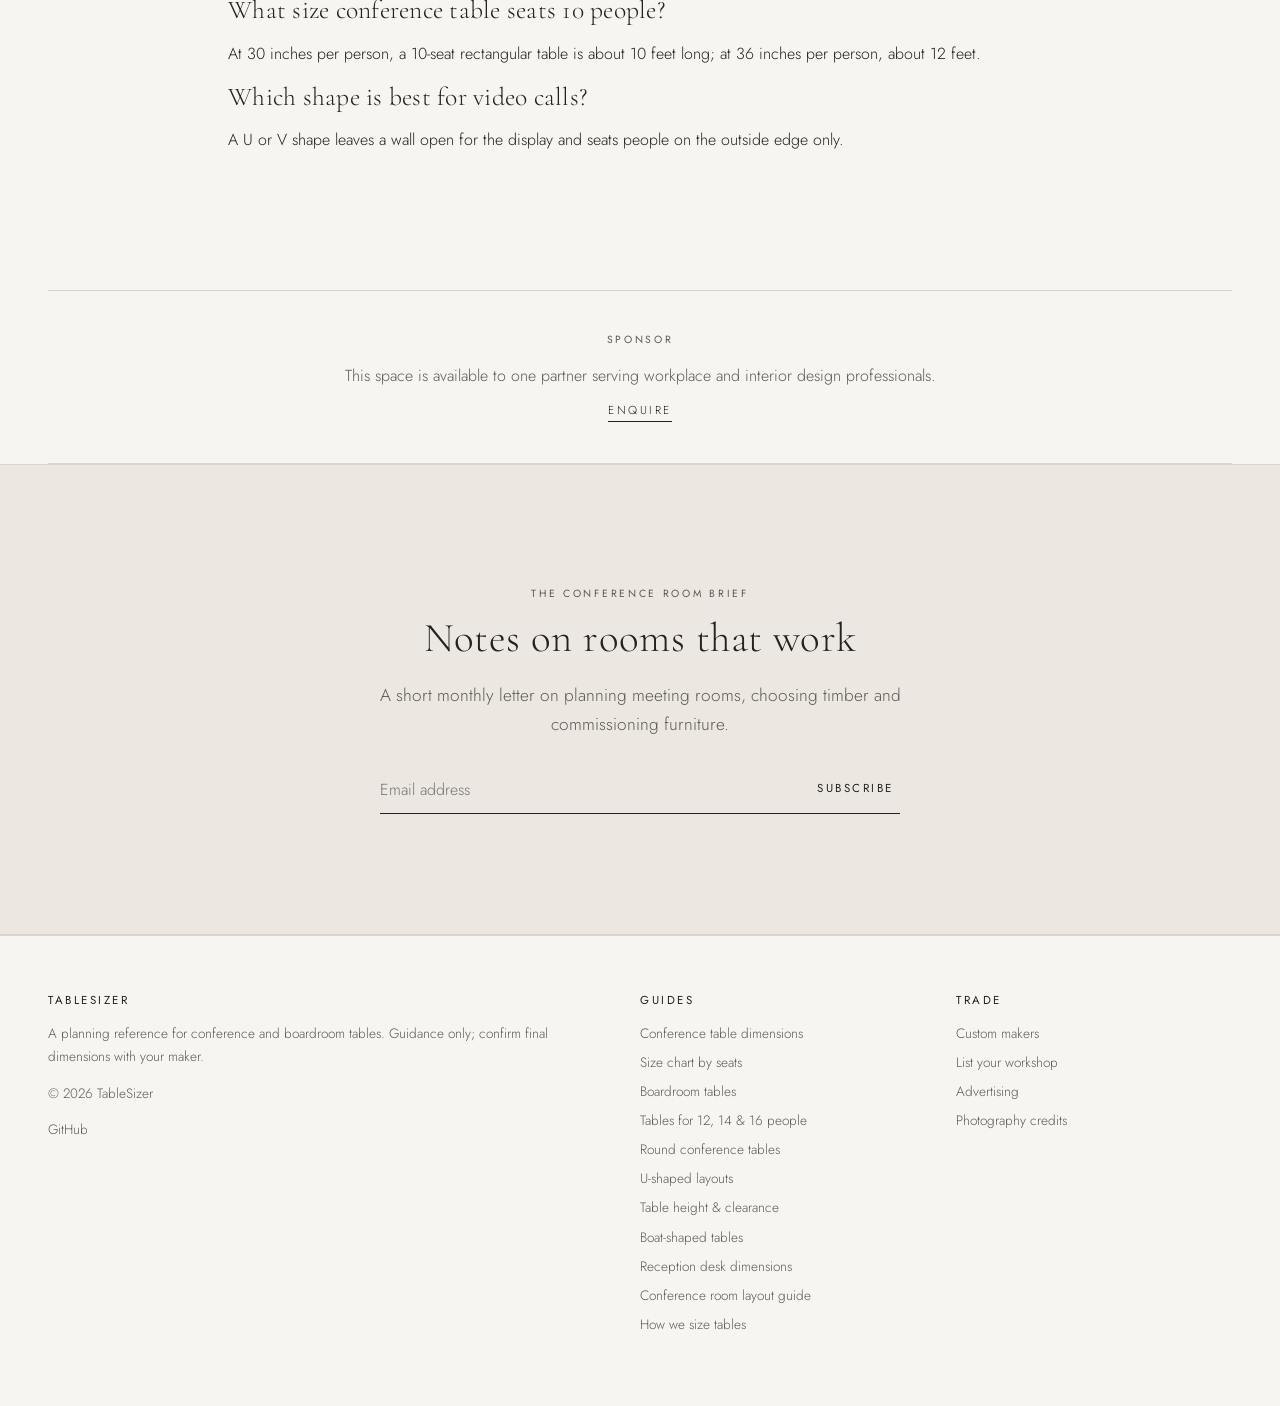
==== commit e912a409: "Add 5 SEO guides: seat-count, round, U-shape, height/clearance, boat Generated from calc.js via buil" ====
--- a/index.html
+++ b/index.html
@@ -45,6 +45,7 @@
 <a href="conference-table-size-chart.html"><span class="label">Size chart</span><h3>Tables for six to twenty-two</h3><span class="tlink">Read</span></a>
 <a href="conference-table-dimensions.html"><span class="label">Dimensions</span><h3>Standard lengths and widths</h3><span class="tlink">Read</span></a>
 <a href="boardroom-table-sizes.html"><span class="label">Boardroom</span><h3>Proportions for the board table</h3><span class="tlink">Read</span></a></div></section>
+<section class="wrap" style="padding-bottom:96px"><span class="label">More sizing guides</span><p><a href="conference-table-for-12-people.html">Tables for 12, 14 &amp; 16 people</a> · <a href="round-conference-table-sizes.html">Round conference tables</a> · <a href="u-shaped-conference-room-layout.html">U-shaped layouts</a> · <a href="conference-table-height-clearance.html">Table height &amp; clearance</a> · <a href="boat-shaped-conference-table.html">Boat-shaped tables</a> · <a href="conference-room-layout-guide.html">Room layout</a></p></section>
 <section class="hero" style="height:min(70vh,640px)"><img src="img/fargo-timberline.jpg" alt="Fargo Woodworks Timberline conference table with black chairs" width="1600" height="1600" loading="lazy"><div class="cap"><div class="wrap"><span class="label">Commission</span><h2 style="max-width:18ch">Have it built to measure</h2><a class="tlink" href="makers.html">View makers</a></div></div></section>
 <section class="section" style="padding-top:0"><div class="wrap" style="max-width:880px"><span class="label">Questions</span><h2>Conference table size, answered</h2>
 <h3>How much space does each person need at a conference table?</h3><p>Allow 30 inches per person as a minimum, 36 inches for comfort, and 42 inches when laptops and papers are spread out.</p>
@@ -64,6 +65,6 @@
 <button class="btn save-btn" type="submit">Email me my size chart</button></form><p style="margin-top:18px"><button class="tlink" type="button" data-exit-close>No thanks</button></p></div></div>
 <script src="calc.js"></script><script src="app.js" defer></script></main>
 <footer><div class="wrap"><div><h4>TableSizer</h4><p>A planning reference for conference and boardroom tables. Guidance only; confirm final dimensions with your maker.</p><p>© 2026 TableSizer</p><p><a href="https://github.com/Wilsjac1/tablesizer">GitHub</a></p></div>
-<div><h4>Guides</h4><a href="conference-table-dimensions.html">Conference table dimensions</a><a href="conference-table-size-chart.html">Size chart by seats</a><a href="boardroom-table-sizes.html">Boardroom tables</a><a href="reception-desk-dimensions.html">Reception desk dimensions</a><a href="conference-room-layout-guide.html">Conference room layout guide</a><a href="./#method">How we size tables</a></div>
+<div><h4>Guides</h4><a href="conference-table-dimensions.html">Conference table dimensions</a><a href="conference-table-size-chart.html">Size chart by seats</a><a href="boardroom-table-sizes.html">Boardroom tables</a><a href="conference-table-for-12-people.html">Tables for 12, 14 &amp; 16 people</a><a href="round-conference-table-sizes.html">Round conference tables</a><a href="u-shaped-conference-room-layout.html">U-shaped layouts</a><a href="conference-table-height-clearance.html">Table height &amp; clearance</a><a href="boat-shaped-conference-table.html">Boat-shaped tables</a><a href="reception-desk-dimensions.html">Reception desk dimensions</a><a href="conference-room-layout-guide.html">Conference room layout guide</a><a href="./#method">How we size tables</a></div>
 <div><h4>Trade</h4><a href="makers.html">Custom makers</a><a href="makers.html#list">List your workshop</a><a href="mailto:hello@tablesizer.com?subject=Sponsorship">Advertising</a><a href="credits.html">Photography credits</a></div></div></footer>
 <script src="site.js" defer></script></body></html>
